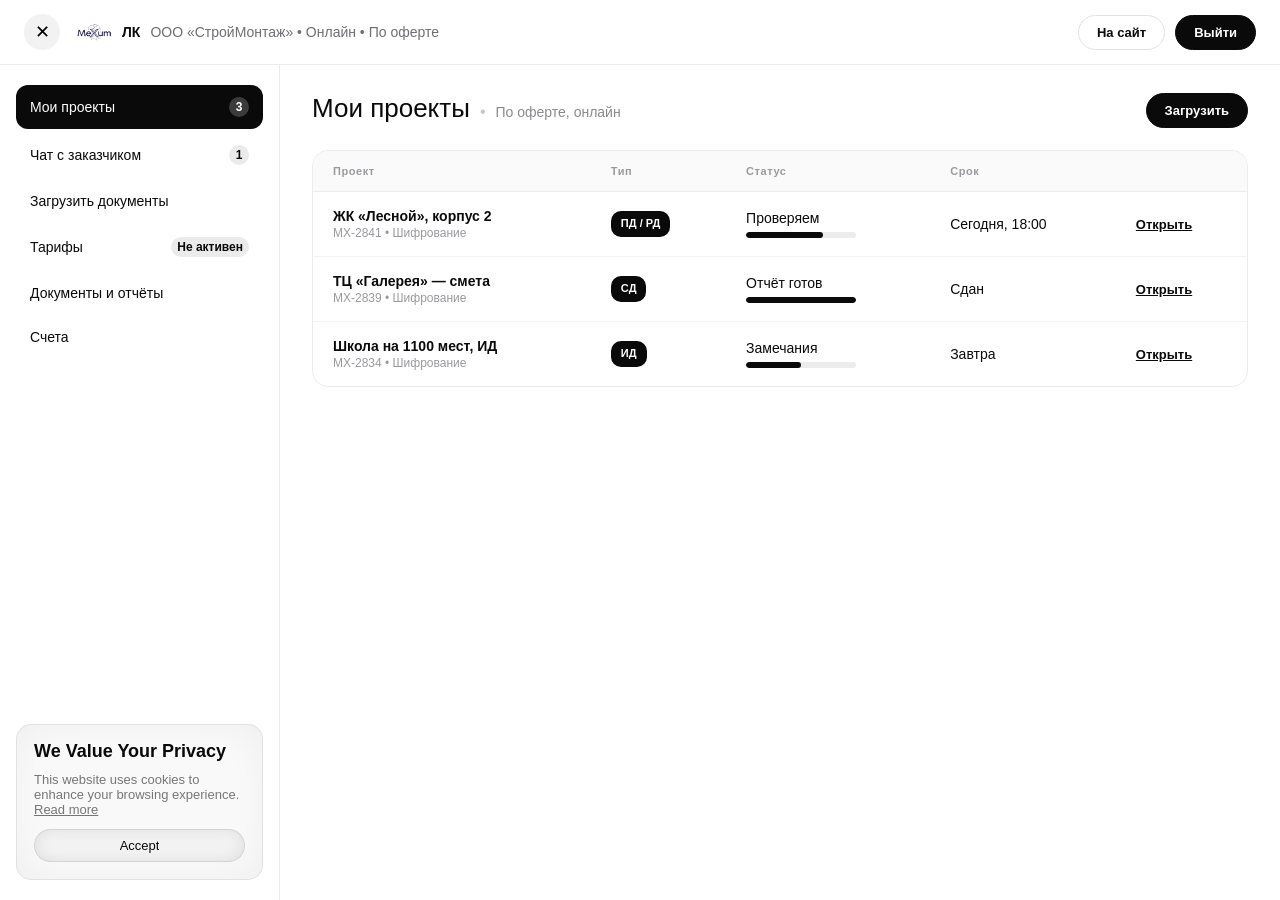
==== cabinet.html @ 04499d58 "Replace cabinet sidebar's confidentiality card with dialedweb's cookie-banner design Copied the exac" ====
<!doctype html>
<html lang="ru">
<head>
<meta charset="utf-8">
<meta name="viewport" content="width=device-width, initial-scale=1">
<title>Личный кабинет — MeXum</title>
<link rel="stylesheet" href="css/pricing.css">
<link rel="stylesheet" href="css/cabinet.css">
</head>
<body>
<div class="cab">

  <div class="cab-modal-overlay" data-tariff-modal hidden>
    <div class="cab-modal" role="dialog" aria-modal="true" aria-labelledby="tariffModalTitle">
      <div class="cab-modal__head">
        <div>
          <h2 id="tariffModalTitle">Выберите тариф, чтобы продолжить</h2>
          <p class="cab-modal__sub">На вашем аккаунте нет активного тарифа. Загрузка документов доступна после выбора тарифа — оплата по оферте.</p>
        </div>
        <button type="button" class="cab-modal__close" data-tariff-modal-close aria-label="Закрыть">✕</button>
      </div>
      <div class="cab-modal__body">

        <p class="pricing-section__eyebrow" style="margin-top:0;">Разовый аудит по разделам</p>
        <div class="pricing-grid cab-modal__grid">
          <div class="pricing-card">
            <div class="pricing-card__tags">
              <span class="pricing-tag pricing-tag--solid">ПД / РД</span>
              <span class="pricing-tag--time">48ч</span>
            </div>
            <h3 class="pricing-card__name">Аудит ПД / РД</h3>
            <ul class="pricing-card__features">
              <li>По разделам или комплект</li>
              <li>Протокол + ведомость</li>
            </ul>
            <div class="pricing-card__price-row">
              <div class="pricing-card__price">
                <span class="pricing-card__price-from">от</span>
                <span class="pricing-card__price-value">35 000</span>
                <span class="pricing-card__price-unit">₽ / раздел</span>
              </div>
            </div>
            <button type="button" class="pricing-card__cta" data-tariff-select data-tariff-name="Аудит ПД / РД">Выбрать</button>
          </div>

          <div class="pricing-card pricing-card--featured">
            <div class="pricing-card__tags">
              <span class="pricing-tag pricing-tag--solid">СД</span>
              <span class="pricing-tag pricing-tag--outline">Чаще выбирают</span>
            </div>
            <h3 class="pricing-card__name">Аудит сметной документации</h3>
            <ul class="pricing-card__features">
              <li>ФЕР / ТЕР / ТСН / ГЭСН</li>
              <li>Протокол завышений</li>
            </ul>
            <div class="pricing-card__price-row">
              <div class="pricing-card__price">
                <span class="pricing-card__price-from">от</span>
                <span class="pricing-card__price-value">25 000</span>
                <span class="pricing-card__price-unit">₽ / проект</span>
              </div>
            </div>
            <button type="button" class="pricing-card__cta" data-tariff-select data-tariff-name="Аудит СД">Выбрать</button>
          </div>

          <div class="pricing-card">
            <div class="pricing-card__tags">
              <span class="pricing-tag pricing-tag--solid">ИД</span>
              <span class="pricing-tag--time">от 24ч</span>
            </div>
            <h3 class="pricing-card__name">Аудит исполнительной документации</h3>
            <ul class="pricing-card__features">
              <li>АОСР / Журналы / Схемы</li>
              <li>Комплект к сдаче</li>
            </ul>
            <div class="pricing-card__price-row">
              <div class="pricing-card__price">
                <span class="pricing-card__price-from">от</span>
                <span class="pricing-card__price-value">30 000</span>
                <span class="pricing-card__price-unit">₽ / комплект</span>
              </div>
            </div>
            <button type="button" class="pricing-card__cta" data-tariff-select data-tariff-name="Аудит ИД">Выбрать</button>
          </div>
        </div>

        <p class="pricing-section__eyebrow pricing-section__title--sub">Абонент • Для потока проектов</p>
        <div class="pricing-grid cab-modal__grid">
          <div class="pricing-card">
            <div class="pricing-card__tags">
              <span class="pricing-tag pricing-tag--solid">5 проектов</span>
            </div>
            <h3 class="pricing-card__name">Тариф «Старт»</h3>
            <ul class="pricing-card__features">
              <li>5 проектов в месяц</li>
              <li>Чат с заказчиком в ЛК</li>
            </ul>
            <div class="pricing-card__price-row">
              <div class="pricing-card__price">
                <span class="pricing-card__price-value">90 000</span>
                <span class="pricing-card__price-unit">₽ / мес</span>
              </div>
            </div>
            <button type="button" class="pricing-card__cta" data-tariff-select data-tariff-name="Тариф «Старт»">Подключить</button>
          </div>

          <div class="pricing-card pricing-card--featured">
            <div class="pricing-card__tags">
              <span class="pricing-tag pricing-tag--solid">15 проектов</span>
              <span class="pricing-tag pricing-tag--outline">Популярный</span>
            </div>
            <h3 class="pricing-card__name">Тариф «Бизнес»</h3>
            <ul class="pricing-card__features">
              <li>15 проектов в месяц</li>
              <li>Сопровождение 24ч, приоритет</li>
            </ul>
            <div class="pricing-card__price-row">
              <div class="pricing-card__price">
                <span class="pricing-card__price-value">220 000</span>
                <span class="pricing-card__price-unit">₽ / мес</span>
              </div>
            </div>
            <button type="button" class="pricing-card__cta" data-tariff-select data-tariff-name="Тариф «Бизнес»">Подключить</button>
          </div>

          <div class="pricing-card">
            <div class="pricing-card__tags">
              <span class="pricing-tag pricing-tag--solid">Безлимит</span>
            </div>
            <h3 class="pricing-card__name">Тариф «Профи»</h3>
            <ul class="pricing-card__features">
              <li>Безлимит проектов</li>
              <li>Выделенный менеджер</li>
            </ul>
            <div class="pricing-card__price-row">
              <div class="pricing-card__price">
                <span class="pricing-card__price-value">450 000</span>
                <span class="pricing-card__price-unit">₽ / мес</span>
              </div>
            </div>
            <button type="button" class="pricing-card__cta" data-tariff-select data-tariff-name="Тариф «Профи»">Подключить</button>
          </div>
        </div>

      </div>
    </div>
  </div>

  <header class="cab-topbar">
    <button type="button" class="cab-topbar__close" aria-label="Закрыть" onclick="location.href='index.html'">✕</button>
    <div class="cab-topbar__brand">
      <img class="cab-topbar__logo" src="images/mexum-logo-navy.png" alt="MeXum">
      <span class="cab-topbar__tag">ЛК</span>
      <span>ООО «СтройМонтаж» • Онлайн • По оферте</span>
    </div>
    <div class="cab-topbar__spacer"></div>
    <div class="cab-topbar__actions">
      <a class="cab-btn" href="index.html">На сайт</a>
      <a class="cab-btn cab-btn--solid" href="index.html">Выйти</a>
    </div>
  </header>

  <div class="cab-body">
    <nav class="cab-sidebar">
      <button type="button" class="cab-nav-item is-active" data-view="projects">
        <span>Мои проекты</span><span class="cab-nav-item__badge" data-badge="projects-count">3</span>
      </button>
      <button type="button" class="cab-nav-item" data-view="chat">
        <span>Чат с заказчиком</span><span class="cab-nav-item__badge" data-badge="chat-unread">3</span>
      </button>
      <button type="button" class="cab-nav-item" data-view="upload">
        <span>Загрузить документы</span>
      </button>
      <button type="button" class="cab-nav-item" data-view="tariffs">
        <span>Тарифы</span><span class="cab-nav-item__badge" data-tariff-nav-badge>Не активен</span>
      </button>
      <button type="button" class="cab-nav-item" data-view="docs">
        <span>Документы и отчёты</span>
      </button>
      <button type="button" class="cab-nav-item" data-view="invoices">
        <span>Счета</span>
      </button>
      <div class="cab-sidebar__spacer"></div>
      <div class="cookies-popup ">
        <h3 class="small-subheadline white">We Value Your Privacy</h3>
        <p class="small-description grey">This website uses cookies to enhance your browsing experience. <span class="cookies-underlined">Read more</span></p>
        <button class="button cookies-button">
          <div class="button-content">
            <span class="small-description">Accept</span>
            <span class="small-description">Accept</span>
          </div>
        </button>
      </div>
    </nav>

    <main class="cab-main">

      <!-- ===== Мои проекты ===== -->
      <section class="cab-view is-active" data-view="projects">
        <div class="cab-view__topline">
          <div class="cab-view__head">
            <h1>Мои проекты</h1>
            <span class="cab-view__head-sep">•</span>
            <span class="cab-view__head-sub">По оферте, онлайн</span>
          </div>
          <button type="button" class="cab-btn cab-btn--solid" data-cab-upload-trigger>Загрузить</button>
        </div>

        <div class="cab-table-card">
          <table class="cab-table">
            <thead>
              <tr><th>Проект</th><th>Тип</th><th>Статус</th><th>Срок</th><th></th></tr>
            </thead>
            <tbody>
              <tr>
                <td><div class="cab-project-name">ЖК «Лесной», корпус 2</div><div class="cab-project-meta">MX-2841 • Шифрование</div></td>
                <td><span class="cab-type-badge">ПД / РД</span></td>
                <td>Проверяем<div class="cab-progress"><div class="cab-progress__fill" style="width:70%"></div></div></td>
                <td>Сегодня, 18:00</td>
                <td><a class="cab-open-link" href="#" data-cab-open>Открыть</a></td>
              </tr>
              <tr>
                <td><div class="cab-project-name">ТЦ «Галерея» — смета</div><div class="cab-project-meta">MX-2839 • Шифрование</div></td>
                <td><span class="cab-type-badge">СД</span></td>
                <td>Отчёт готов<div class="cab-progress"><div class="cab-progress__fill" style="width:100%"></div></div></td>
                <td>Сдан</td>
                <td><a class="cab-open-link" href="#" data-cab-open>Открыть</a></td>
              </tr>
              <tr>
                <td><div class="cab-project-name">Школа на 1100 мест, ИД</div><div class="cab-project-meta">MX-2834 • Шифрование</div></td>
                <td><span class="cab-type-badge">ИД</span></td>
                <td>Замечания<div class="cab-progress"><div class="cab-progress__fill" style="width:50%"></div></div></td>
                <td>Завтра</td>
                <td><a class="cab-open-link" href="#" data-cab-open>Открыть</a></td>
              </tr>
            </tbody>
          </table>
        </div>
      </section>

      <!-- ===== Чат с заказчиком ===== -->
      <section class="cab-view" data-view="chat">
        <div class="cab-view__head" style="margin-bottom:22px;">
          <h1>Чат с заказчиком</h1>
        </div>
        <div class="cab-chat">
          <div class="cab-chat__list">
            <div class="cab-chat__list-head">
              <span>ЧАТЫ ПО ПРОЕКТАМ</span>
              <span class="cab-badge-count" data-badge="chat-total">3 новых</span>
            </div>
            <button type="button" class="cab-chat-item is-active" data-chat="lesnoy">
              <div class="cab-chat-item__title">ЖК «Лесной», корп. 2 <span class="cab-nav-item__badge" data-chat-badge="lesnoy" style="background:#0a0a0a;color:#fff;">3</span></div>
              <div class="cab-chat-item__preview">Нашли 14 замечаний по разделу КЖ…</div>
              <div class="cab-chat-item__meta">Доступ только менеджер</div>
            </button>
            <button type="button" class="cab-chat-item" data-chat="galereya">
              <div class="cab-chat-item__title">ТЦ «Галерея» <span class="cab-nav-item__badge" data-chat-badge="galereya" style="background:#0a0a0a;color:#fff;">0</span></div>
              <div class="cab-chat-item__preview">Смета проверена, протокол во вложении</div>
              <div class="cab-chat-item__meta">Доступ только менеджер</div>
            </button>
            <button type="button" class="cab-chat-item" data-chat="school">
              <div class="cab-chat-item__title">Школа 1100 мест <span class="cab-nav-item__badge" data-chat-badge="school" style="background:#0a0a0a;color:#fff;">1</span></div>
              <div class="cab-chat-item__preview">Ждём акты АОСР по осям 5–7</div>
              <div class="cab-chat-item__meta">Доступ только менеджер</div>
            </button>
          </div>
          <div class="cab-chat__thread">
            <div class="cab-chat__thread-head">
              <h3 data-chat-title>Чат по проекту «ЖК Лесной», корп. 2</h3>
              <span data-chat-meta>Шифрование • Удаление по запросу • По оферте</span>
            </div>
            <div class="cab-chat__messages" data-chat-messages>
              <div class="cab-msg cab-msg--system">
                <div class="cab-msg__label">СИСТЕМА</div>
                Документы по проекту «ЖК Лесной» получены. Менеджер назначен автоматически.
              </div>
              <div class="cab-msg cab-msg--in">
                <div class="cab-msg__label">МЕНЕДЖЕР ПРОЕКТА</div>
                <div class="cab-msg__bubble">Добрый день! Я — ведущий менеджер проекта. Проверили разделы АР, КЖ, ОВ. Нашли 14 замечаний, критичных для экспертизы.</div>
                <div class="cab-msg__time">11:42</div>
              </div>
              <div class="cab-msg cab-msg--in">
                <div class="cab-msg__label">МЕНЕДЖЕР ПРОЕКТА</div>
                <div class="cab-msg__bubble">
                  Протокол замечаний + ведомость исправлений приложил. Отчёт подпишем после согласования.
                  <div class="cab-msg__file">
                    <span class="cab-msg__file-icon">PDF</span>
                    <span>Протокол_ЖК-Лесной_14зам.pdf • 2.4 МБ</span>
                  </div>
                </div>
                <div class="cab-msg__time">11:43</div>
              </div>
              <div class="cab-msg cab-msg--out">
                <div class="cab-msg__bubble">Спасибо, смотрим. По разделу КЖ — узлы перепроверите?</div>
                <div class="cab-msg__time">11:47</div>
              </div>
            </div>
            <div class="cab-chat__composer">
              <input type="file" id="chatAttachInput" style="display:none">
              <button type="button" class="cab-chat__composer-icon" aria-label="Загрузить документ в чат" data-chat-attach-trigger>📎</button>
              <input type="text" placeholder="Напишите менеджеру…">
              <button type="button" class="cab-chat__composer-icon" aria-label="Отправить">➤</button>
            </div>
            <div class="cab-chat__footnote">Чат только внутри ЛК. Никаких чатов на основном сайте — только в личном кабинете.</div>
          </div>
        </div>
      </section>

      <!-- ===== Загрузить документы ===== -->
      <section class="cab-view" data-view="upload">
        <div class="cab-view__head" style="margin-bottom:6px;">
          <h1>Загрузить документы</h1>
        </div>
        <p class="cab-view__desc">Все загрузки под шифрованием. Доступ только у менеджера проекта. Автоудаление 90 дней. Чат только в личном кабинете.</p>
        <div class="cab-upload">
          <div class="cab-upload__circle">
            <svg width="26" height="26" viewBox="0 0 24 24" fill="none" stroke="#ffffff" stroke-width="2" stroke-linecap="round" stroke-linejoin="round"><path d="M12 19V5"></path><path d="M5 12l7-7 7 7"></path></svg>
          </div>
          <h2>загрузите файлы здесь</h2>
          <p>Принимаем: PDF, DWG, DXF, DWT, DWF, PLN, PLA, RVT, RFA, RTE, IFC, NWC, SKP, 3DM, DOCX, XLSX, ZIP — а также BIM, GSM, LCF</p>
          <input type="file" id="cabUploadInput" multiple style="display:none">
          <button type="button" class="cab-btn cab-btn--solid" data-cab-upload-trigger>Выбрать файлы</button>
          <div data-cab-upload-status style="font-size:13px;color:#6e6e73;"></div>
        </div>
      </section>

      <!-- ===== Тарифы ===== -->
      <section class="cab-view" data-view="tariffs">
        <div class="cab-view__head" style="margin-bottom:22px;">
          <h1>Тарифы</h1>
        </div>

        <div class="cab-tariff-status">
          <div>
            <p class="cab-tariff-status__label" data-tariff-status-label>Тариф не подключён</p>
            <p class="cab-tariff-status__desc" data-tariff-status-desc>Выберите тариф ниже — он понадобится перед загрузкой документов.</p>
            <div class="cab-quota" data-tariff-quota hidden>
              <div class="cab-quota__row" data-tariff-quota-text>Использовано 0 из 0 проектов</div>
              <div class="cab-quota-bar"><div class="cab-quota-bar__fill" data-tariff-quota-fill style="width:0%"></div></div>
            </div>
          </div>
          <span class="cab-tariff-status__badge" data-tariff-status-badge>Не активен</span>
        </div>

        <p class="pricing-section__eyebrow" style="margin-top:32px;">Разовый аудит по разделам</p>
        <div class="pricing-grid">
          <div class="pricing-card">
            <div class="pricing-card__tags">
              <span class="pricing-tag pricing-tag--solid">ПД / РД</span>
              <span class="pricing-tag--time">48ч</span>
            </div>
            <h3 class="pricing-card__name">Аудит проектно-сметной документации</h3>
            <ul class="pricing-card__features">
              <li>АР, КР, КЖ, КМ, ОВ, ЭОМ, СС, ТХ, ПОС</li>
              <li>Сверка разделов, узлы, нагрузки</li>
              <li>СП, ГОСТ, 87-е постановление</li>
              <li>Протокол + ведомость + отчёт</li>
            </ul>
            <div class="pricing-card__price-row">
              <div class="pricing-card__price">
                <span class="pricing-card__price-from">от</span>
                <span class="pricing-card__price-value">35 000</span>
                <span class="pricing-card__price-unit">₽ / раздел</span>
              </div>
              <p class="pricing-card__price-note">от 120 000 ₽ / комплект • Протокол + ведомость</p>
            </div>
            <button type="button" class="pricing-card__cta" data-tariff-select data-tariff-name="Аудит ПД / РД">Выбрать</button>
          </div>

          <div class="pricing-card pricing-card--featured">
            <div class="pricing-card__tags">
              <span class="pricing-tag pricing-tag--solid">СД</span>
              <span class="pricing-tag pricing-tag--outline">Чаще выбирают</span>
            </div>
            <h3 class="pricing-card__name">Аудит сметной документации</h3>
            <ul class="pricing-card__features">
              <li>ФЕР / ТЕР / ТСН / ГЭСН • Гранд-Смета</li>
              <li>Конъюнктурка, прайсы, КП</li>
              <li>Завышения, дубли, объёмы</li>
              <li>Протокол завышений в Excel</li>
            </ul>
            <div class="pricing-card__price-row">
              <div class="pricing-card__price">
                <span class="pricing-card__price-from">от</span>
                <span class="pricing-card__price-value">25 000</span>
                <span class="pricing-card__price-unit">₽ / проект</span>
              </div>
              <p class="pricing-card__price-note">до 0.8% от сметы • Excel</p>
            </div>
            <button type="button" class="pricing-card__cta" data-tariff-select data-tariff-name="Аудит СД">Выбрать</button>
          </div>

          <div class="pricing-card">
            <div class="pricing-card__tags">
              <span class="pricing-tag pricing-tag--solid">ИД</span>
              <span class="pricing-tag--time">от 24ч</span>
            </div>
            <h3 class="pricing-card__name">Аудит исполнительной документации</h3>
            <ul class="pricing-card__features">
              <li>АОСР / АОВР / АОУК</li>
              <li>Журналы ОЖ, АЖ, БЖ</li>
              <li>Исп. схемы, геодезия</li>
              <li>Комплект к сдаче без замечаний</li>
            </ul>
            <div class="pricing-card__price-row">
              <div class="pricing-card__price">
                <span class="pricing-card__price-from">от</span>
                <span class="pricing-card__price-value">30 000</span>
                <span class="pricing-card__price-unit">₽ / комплект</span>
              </div>
              <p class="pricing-card__price-note">800 ₽ / акт • Комплект к сдаче</p>
            </div>
            <button type="button" class="pricing-card__cta" data-tariff-select data-tariff-name="Аудит ИД">Выбрать</button>
          </div>
        </div>

        <p class="pricing-section__eyebrow pricing-section__title--sub">Абонент • Для потока проектов</p>
        <div class="pricing-grid">
          <div class="pricing-card">
            <div class="pricing-card__tags">
              <span class="pricing-tag pricing-tag--solid">5 проектов</span>
            </div>
            <h3 class="pricing-card__name">Тариф «Старт»</h3>
            <ul class="pricing-card__features">
              <li>5 проектов в месяц</li>
              <li>Разбор замечаний в ЛК</li>
              <li>Чат с заказчиком в ЛК</li>
              <li>Отчёт аудита</li>
            </ul>
            <div class="pricing-card__price-row">
              <div class="pricing-card__price">
                <span class="pricing-card__price-value">90 000</span>
                <span class="pricing-card__price-unit">₽ / мес</span>
              </div>
              <p class="pricing-card__price-note">Фиксированная цена • По оферте</p>
            </div>
            <button type="button" class="pricing-card__cta" data-tariff-select data-tariff-name="Тариф «Старт»">Подключить</button>
          </div>

          <div class="pricing-card pricing-card--featured">
            <div class="pricing-card__tags">
              <span class="pricing-tag pricing-tag--solid">15 проектов</span>
              <span class="pricing-tag pricing-tag--outline">Популярный</span>
            </div>
            <h3 class="pricing-card__name">Тариф «Бизнес»</h3>
            <ul class="pricing-card__features">
              <li>15 проектов в месяц</li>
              <li>Сопровождение в ЛК 24ч</li>
              <li>Приоритет в очереди</li>
            </ul>
            <div class="pricing-card__price-row">
              <div class="pricing-card__price">
                <span class="pricing-card__price-value">220 000</span>
                <span class="pricing-card__price-unit">₽ / мес</span>
              </div>
              <p class="pricing-card__price-note">Фиксированная цена • По оферте</p>
            </div>
            <button type="button" class="pricing-card__cta" data-tariff-select data-tariff-name="Тариф «Бизнес»">Подключить</button>
          </div>

          <div class="pricing-card">
            <div class="pricing-card__tags">
              <span class="pricing-tag pricing-tag--solid">Безлимит</span>
            </div>
            <h3 class="pricing-card__name">Тариф «Профи»</h3>
            <ul class="pricing-card__features">
              <li>Безлимит проектов</li>
              <li>Приоритет в очереди</li>
              <li>Выделенный менеджер</li>
            </ul>
            <div class="pricing-card__price-row">
              <div class="pricing-card__price">
                <span class="pricing-card__price-value">450 000</span>
                <span class="pricing-card__price-unit">₽ / мес</span>
              </div>
              <p class="pricing-card__price-note">Фиксированная цена • По оферте</p>
            </div>
            <button type="button" class="pricing-card__cta" data-tariff-select data-tariff-name="Тариф «Профи»">Подключить</button>
          </div>
        </div>
      </section>

      <!-- ===== Документы и отчёты ===== -->
      <section class="cab-view" data-view="docs">
        <div class="cab-view__head" style="margin-bottom:22px;">
          <h1>Документы и отчёты</h1>
        </div>
        <div class="cab-simple-list">
          <div class="cab-simple-row">
            <div><div class="cab-project-name">Протокол замечаний — ЖК «Лесной», корп. 2</div><div class="cab-simple-row__meta">PDF • 2.4 МБ • 11:43</div></div>
            <a class="cab-open-link" href="#">Скачать</a>
          </div>
          <div class="cab-simple-row">
            <div><div class="cab-project-name">Отчёт по смете — ТЦ «Галерея»</div><div class="cab-simple-row__meta">PDF • 1.1 МБ • Сдан</div></div>
            <a class="cab-open-link" href="#">Скачать</a>
          </div>
          <div class="cab-simple-row">
            <div><div class="cab-project-name">Ведомость исправлений — Школа 1100 мест</div><div class="cab-simple-row__meta">XLSX • 640 КБ • Завтра</div></div>
            <a class="cab-open-link" href="#">Скачать</a>
          </div>
        </div>
      </section>

      <!-- ===== Счета ===== -->
      <section class="cab-view" data-view="invoices">
        <div class="cab-view__head" style="margin-bottom:22px;">
          <h1>Счета</h1>
        </div>
        <div class="cab-simple-list">
          <div class="cab-simple-row">
            <div><div class="cab-project-name">Счёт № 2841 — ЖК «Лесной», корп. 2</div><div class="cab-simple-row__meta">10 000 ₽ • Ожидает оплаты</div></div>
            <a class="cab-open-link" href="#">Оплатить</a>
          </div>
          <div class="cab-simple-row">
            <div><div class="cab-project-name">Счёт № 2839 — ТЦ «Галерея»</div><div class="cab-simple-row__meta">10 000 ₽ • Оплачен</div></div>
            <a class="cab-open-link" href="#">Квитанция</a>
          </div>
        </div>
      </section>

    </main>
  </div>
</div>
<script src="js/cabinet.js"></script>
</body>
</html>
---- css/pricing.css ----
/* ===== Тарифы — своя вёрстка/стиль сайта, не референсной картинки ===== */
.pricing-section {
  padding: 64px 20px;
  max-width: 1143px;
  margin: 0 auto;
}
.pricing-section__eyebrow {
  font-size: 12px;
  font-weight: 700;
  letter-spacing: 0.08em;
  color: #8a8a8e;
  text-transform: uppercase;
  margin: 0 0 10px;
}
.pricing-section__title {
  font-size: clamp(28px, 4vw, 40px);
  font-weight: 500;
  margin: 0 0 40px;
}
.pricing-section__title--sub {
  margin-top: 56px;
}
.pricing-grid {
  display: grid;
  grid-template-columns: repeat(auto-fit, minmax(300px, 1fr));
  gap: 20px;
}
.pricing-card {
  border: 1px solid #ececec;
  border-radius: 20px;
  padding: 28px;
  display: flex;
  flex-direction: column;
  gap: 16px;
  background: #fff;
}
.pricing-card--featured {
  border: 2px solid #0a0a0a;
}
.pricing-card__tags {
  display: flex;
  flex-wrap: wrap;
  gap: 8px;
  align-items: center;
}
.pricing-tag {
  display: inline-flex;
  align-items: center;
  padding: 6px 12px;
  border-radius: 999px;
  font-size: 11px;
  font-weight: 700;
  letter-spacing: 0.03em;
  white-space: nowrap;
}
.pricing-tag--solid { background: #0a0a0a; color: #fff; }
.pricing-tag--outline { border: 1px solid #e2e2e2; color: #6e6e73; }
.pricing-tag--time {
  display: inline-flex;
  align-items: center;
  gap: 6px;
  color: #6e6e73;
}
.pricing-tag--time::before {
  content: "";
  width: 7px;
  height: 7px;
  border-radius: 50%;
  background: #34c759;
  flex-shrink: 0;
}
.pricing-card__name {
  font-size: 20px;
  font-weight: 600;
  margin: 0;
}
.pricing-card__features {
  display: flex;
  flex-wrap: wrap;
  gap: 8px;
  margin: 0;
  padding: 0;
  list-style: none;
}
.pricing-card__features li {
  font-size: 12px;
  color: #6e6e73;
  border: 1px solid #ececec;
  border-radius: 999px;
  padding: 6px 12px;
}
.pricing-card__price-row {
  border-top: 1px solid #f2f2f2;
  padding-top: 16px;
  margin-top: auto;
}
.pricing-card__price {
  display: flex;
  align-items: baseline;
  gap: 8px;
  flex-wrap: wrap;
}
.pricing-card__price-from {
  font-size: 16px;
  color: #8a8a8e;
}
.pricing-card__price-value {
  font-size: 32px;
  font-weight: 700;
}
.pricing-card__price-unit {
  font-size: 14px;
  color: #8a8a8e;
}
.pricing-card__price-note {
  font-size: 13px;
  color: #8a8a8e;
  margin: 6px 0 0;
}
.pricing-card__cta {
  display: inline-flex;
  align-items: center;
  justify-content: center;
  padding: 14px 24px;
  margin-top: 16px;
  border-radius: 999px;
  border: none;
  background: #0a0a0a;
  color: #fff;
  font-size: 14px;
  font-weight: 600;
  cursor: pointer;
  text-decoration: none;
}
.pricing-card__cta:hover { background: #262626; }
---- css/cabinet.css ----
/* ===== Личный кабинет — в стилистике лендинга (белый фон, чёрные пилюли,
   тонкие серые границы, тот же шрифт и приёмы, что на основном сайте). ===== */
* { box-sizing: border-box; }
html, body {
  margin: 0;
  padding: 0;
  background: #ffffff;
  color: #0a0a0a;
  font-family: sans-serif;
  height: 100%;
}
.cab {
  display: flex;
  flex-direction: column;
  height: 100vh;
}

/* ---- Top bar ---- */
.cab-topbar {
  display: flex;
  align-items: center;
  gap: 16px;
  padding: 14px 24px;
  border-bottom: 1px solid #ececec;
  flex: 0 0 auto;
}
.cab-topbar__close {
  width: 36px;
  height: 36px;
  border-radius: 50%;
  border: none;
  background: #f2f2f2;
  font-size: 18px;
  cursor: pointer;
  flex-shrink: 0;
}
.cab-topbar__brand {
  display: flex;
  align-items: center;
  gap: 10px;
  font-size: 14px;
  color: #6e6e73;
  white-space: nowrap;
  overflow: hidden;
  text-overflow: ellipsis;
}
.cab-topbar__logo {
  height: 18px;
  width: auto;
  flex-shrink: 0;
}
.cab-topbar__tag {
  font-weight: 600;
  color: #0a0a0a;
}
.cab-topbar__spacer { flex: 1; }
.cab-topbar__actions {
  display: flex;
  align-items: center;
  gap: 10px;
  flex-shrink: 0;
}
.cab-btn {
  display: inline-flex;
  align-items: center;
  justify-content: center;
  padding: 9px 18px;
  border-radius: 999px;
  border: 1px solid #e2e2e2;
  background: #fff;
  color: #0a0a0a;
  font-size: 13px;
  font-weight: 600;
  text-decoration: none;
  cursor: pointer;
  white-space: nowrap;
}
.cab-btn:hover { background: #f5f5f5; }
.cab-btn--solid {
  background: #0a0a0a;
  border-color: #0a0a0a;
  color: #fff;
}
.cab-btn--solid:hover { background: #262626; }
.cab-topbar__icon {
  width: 36px;
  height: 36px;
  border-radius: 50%;
  border: 1px solid #e2e2e2;
  background: #fff;
  display: inline-flex;
  align-items: center;
  justify-content: center;
  cursor: pointer;
  flex-shrink: 0;
}

/* ---- Body layout ---- */
.cab-body {
  display: flex;
  flex: 1 1 auto;
  min-height: 0;
}
.cab-sidebar {
  width: 280px;
  flex: 0 0 auto;
  border-right: 1px solid #ececec;
  padding: 20px 16px;
  display: flex;
  flex-direction: column;
  gap: 4px;
  overflow-y: auto;
}
.cab-nav-item {
  display: flex;
  align-items: center;
  justify-content: space-between;
  gap: 8px;
  padding: 12px 14px;
  border-radius: 12px;
  border: none;
  background: transparent;
  color: #0a0a0a;
  font-size: 14px;
  font-weight: 500;
  text-align: left;
  cursor: pointer;
  width: 100%;
}
.cab-nav-item:hover { background: #f5f5f5; }
.cab-nav-item.is-active {
  background: #0a0a0a;
  color: #fff;
}
.cab-nav-item__badge {
  display: inline-flex;
  align-items: center;
  justify-content: center;
  min-width: 20px;
  height: 20px;
  padding: 0 6px;
  border-radius: 999px;
  background: rgba(0,0,0,0.08);
  color: #0a0a0a;
  font-size: 12px;
  font-weight: 700;
}
.cab-nav-item.is-active .cab-nav-item__badge {
  background: rgba(255,255,255,0.2);
  color: #fff;
}
.cab-sidebar__spacer { flex: 1; }
.cab-nav-item__badge[hidden],
.cab-badge-count[hidden] { display: none !important; }

.cab-privacy {
  margin-top: 24px;
  padding: 16px;
  border-radius: 16px;
  background: #0a0a0a;
  color: #fff;
}
.cab-privacy__title {
  font-size: 11px;
  font-weight: 700;
  letter-spacing: 0.06em;
  color: #9aa0a6;
  margin: 0 0 10px;
}
.cab-privacy__text {
  font-size: 13px;
  line-height: 1.55;
  color: rgba(255,255,255,0.85);
  margin: 0 0 14px;
}
.cab-privacy__pill {
  display: inline-flex;
  padding: 6px 14px;
  border-radius: 999px;
  border: 1px solid rgba(255,255,255,0.3);
  color: #fff;
  font-size: 11px;
  font-weight: 700;
  letter-spacing: 0.04em;
}

.cab-main {
  flex: 1 1 auto;
  padding: 28px 32px;
  overflow-y: auto;
  min-width: 0;
}
.cab-view { display: none; }
.cab-view.is-active { display: block; }

.cab-view__head {
  display: flex;
  align-items: baseline;
  gap: 10px;
  margin-bottom: 4px;
}
.cab-view__head h1 {
  font-size: 26px;
  font-weight: 500;
  margin: 0;
}
.cab-view__head-sep { color: #c7c7cc; }
.cab-view__head-sub { color: #8a8a8e; font-size: 14px; }
.cab-view__topline {
  display: flex;
  align-items: center;
  justify-content: space-between;
  flex-wrap: wrap;
  gap: 12px;
  margin-bottom: 22px;
}
.cab-view__desc {
  color: #6e6e73;
  font-size: 14px;
  line-height: 1.6;
  max-width: 640px;
  margin: 6px 0 24px;
}

/* ---- Projects table ---- */
.cab-table-card {
  border: 1px solid #ececec;
  border-radius: 16px;
  overflow: hidden;
}
.cab-table {
  width: 100%;
  border-collapse: collapse;
}
.cab-table thead th {
  text-align: left;
  font-size: 11px;
  font-weight: 700;
  letter-spacing: 0.05em;
  color: #9a9a9e;
  padding: 14px 20px;
  background: #fafafa;
  border-bottom: 1px solid #ececec;
}
.cab-table tbody td {
  padding: 16px 20px;
  border-bottom: 1px solid #f2f2f2;
  vertical-align: middle;
  font-size: 14px;
}
.cab-table tbody tr:last-child td { border-bottom: none; }
.cab-project-name { font-weight: 600; }
.cab-project-meta { color: #9a9a9e; font-size: 12px; margin-top: 2px; }
.cab-type-badge {
  display: inline-flex;
  align-items: center;
  justify-content: center;
  padding: 6px 10px;
  border-radius: 10px;
  background: #0a0a0a;
  color: #fff;
  font-size: 11px;
  font-weight: 700;
  text-align: center;
  line-height: 1.2;
}
.cab-progress {
  width: 110px;
  height: 6px;
  border-radius: 999px;
  background: #ececec;
  overflow: hidden;
  margin-top: 6px;
}
.cab-progress__fill {
  height: 100%;
  background: #0a0a0a;
  border-radius: 999px;
}
.cab-open-link {
  color: #0a0a0a;
  font-weight: 600;
  font-size: 13px;
  text-decoration: underline;
}

/* ---- Chat ---- */
.cab-chat {
  display: flex;
  border: 1px solid #ececec;
  border-radius: 16px;
  overflow: hidden;
  height: calc(100vh - 220px);
  min-height: 420px;
}
.cab-chat__list {
  width: 300px;
  flex: 0 0 auto;
  border-right: 1px solid #ececec;
  overflow-y: auto;
}
.cab-chat__list-head {
  display: flex;
  align-items: center;
  justify-content: space-between;
  padding: 16px 18px;
  border-bottom: 1px solid #ececec;
  font-size: 12px;
  font-weight: 700;
  letter-spacing: 0.04em;
  color: #6e6e73;
}
.cab-chat__list-head .cab-badge-count {
  background: #0a0a0a;
  color: #fff;
  border-radius: 999px;
  font-size: 11px;
  font-weight: 700;
  padding: 3px 9px;
}
.cab-chat-item {
  display: block;
  width: 100%;
  text-align: left;
  border: none;
  background: transparent;
  padding: 14px 18px;
  border-bottom: 1px solid #f4f4f4;
  cursor: pointer;
}
.cab-chat-item:hover, .cab-chat-item.is-active { background: #f7f7f7; }
.cab-chat-item__title {
  display: flex;
  align-items: center;
  gap: 8px;
  font-weight: 600;
  font-size: 14px;
  margin-bottom: 4px;
}
.cab-chat-item__preview { font-size: 13px; color: #6e6e73; margin-bottom: 4px; line-height: 1.4; }
.cab-chat-item__meta { font-size: 11px; color: #b0b0b5; }

.cab-chat__thread {
  flex: 1 1 auto;
  display: flex;
  flex-direction: column;
  min-width: 0;
}
.cab-chat__thread-head {
  padding: 16px 22px;
  border-bottom: 1px solid #ececec;
}
.cab-chat__thread-head h3 { margin: 0 0 4px; font-size: 15px; font-weight: 600; }
.cab-chat__thread-head span { font-size: 12px; color: #9a9a9e; }
.cab-chat__messages {
  flex: 1 1 auto;
  overflow-y: auto;
  padding: 20px 22px;
  display: flex;
  flex-direction: column;
  gap: 16px;
}
.cab-msg { max-width: 78%; }
.cab-msg--system {
  align-self: flex-start;
  background: #fff8e6;
  border: 1px solid #f3e3ad;
  border-radius: 12px;
  padding: 12px 14px;
  font-size: 13px;
}
.cab-msg--system .cab-msg__label { color: #a07a1f; font-size: 11px; font-weight: 700; letter-spacing: 0.04em; margin-bottom: 4px; }
.cab-msg--in {
  align-self: flex-start;
}
.cab-msg--in .cab-msg__label { color: #9a9a9e; font-size: 11px; font-weight: 700; letter-spacing: 0.04em; margin-bottom: 4px; }
.cab-msg--in .cab-msg__bubble {
  background: #f2f2f2;
  border-radius: 14px 14px 14px 4px;
  padding: 12px 14px;
  font-size: 14px;
  line-height: 1.5;
}
.cab-msg--out { align-self: flex-end; }
.cab-msg--out .cab-msg__bubble {
  background: #0a0a0a;
  color: #fff;
  border-radius: 14px 14px 4px 14px;
  padding: 12px 14px;
  font-size: 14px;
  line-height: 1.5;
}
.cab-msg__time { font-size: 11px; color: #b0b0b5; margin-top: 4px; }
.cab-msg__file {
  display: flex;
  align-items: center;
  gap: 10px;
  margin-top: 8px;
  padding: 10px 12px;
  background: #fff;
  border: 1px solid #ececec;
  border-radius: 10px;
  font-size: 13px;
}
.cab-msg__file-icon {
  width: 28px;
  height: 28px;
  border-radius: 6px;
  background: #d0453c;
  color: #fff;
  font-size: 10px;
  font-weight: 700;
  display: inline-flex;
  align-items: center;
  justify-content: center;
  flex-shrink: 0;
}
.cab-chat__composer {
  display: flex;
  align-items: center;
  gap: 10px;
  padding: 14px 18px;
  border-top: 1px solid #ececec;
}
.cab-chat__composer input {
  flex: 1 1 auto;
  border: 1px solid #e2e2e2;
  border-radius: 999px;
  padding: 10px 16px;
  font-size: 14px;
  font-family: inherit;
}
.cab-chat__composer input:focus { outline: none; border-color: #0a0a0a; }
.cab-chat__composer-icon {
  width: 36px;
  height: 36px;
  border-radius: 50%;
  border: 1px solid #e2e2e2;
  background: #fff;
  display: inline-flex;
  align-items: center;
  justify-content: center;
  cursor: pointer;
  flex-shrink: 0;
}
.cab-chat__footnote {
  text-align: center;
  font-size: 12px;
  color: #b0b0b5;
  margin-top: 10px;
}

/* ---- Upload view (reuses landing-page upload look) ---- */
.cab-upload {
  border: 1px dashed #d8d8dc;
  border-radius: 24px;
  padding: 48px 24px;
  display: flex;
  flex-direction: column;
  align-items: center;
  text-align: center;
  gap: 14px;
  background: #fafafa;
}
.cab-upload__circle {
  width: 72px;
  height: 72px;
  border-radius: 50%;
  background: #0a0a0a;
  color: #fff;
  display: flex;
  align-items: center;
  justify-content: center;
}
.cab-upload h2 { font-size: 20px; font-weight: 500; margin: 0; }
.cab-upload p { color: #8a8a8e; font-size: 14px; max-width: 480px; margin: 0; line-height: 1.5; }

/* ---- Simple placeholder list (Документы и отчёты / Счета) ---- */
.cab-simple-list {
  border: 1px solid #ececec;
  border-radius: 16px;
}
.cab-simple-row {
  display: flex;
  align-items: center;
  justify-content: space-between;
  padding: 16px 20px;
  border-bottom: 1px solid #f2f2f2;
  font-size: 14px;
}
.cab-simple-row:last-child { border-bottom: none; }
.cab-simple-row__meta { color: #9a9a9e; font-size: 12px; margin-top: 2px; }

@media (max-width: 900px) {
  .cab-sidebar { display: none; }
  .cab-chat { flex-direction: column; height: auto; }
  .cab-chat__list { width: 100%; border-right: none; border-bottom: 1px solid #ececec; }
}

/* ===== Модалка обязательного выбора тарифа ===== */
.cab-modal-overlay {
  position: fixed;
  inset: 0;
  background: rgba(10, 10, 10, 0.5);
  display: flex;
  align-items: center;
  justify-content: center;
  padding: 24px;
  z-index: 100;
}
.cab-modal-overlay[hidden] { display: none !important; }
.cab-modal {
  background: #fff;
  border-radius: 24px;
  max-width: 920px;
  width: 100%;
  max-height: 88vh;
  overflow-y: auto;
  padding: 32px;
}
.cab-modal__head {
  display: flex;
  align-items: flex-start;
  justify-content: space-between;
  gap: 16px;
  margin-bottom: 8px;
}
.cab-modal__head h2 { font-size: 22px; margin: 0 0 6px; }
.cab-modal__sub { font-size: 13px; color: #6e6e73; margin: 0; max-width: 560px; }
.cab-modal__close {
  border: 1px solid #ececec;
  background: #fff;
  border-radius: 50%;
  width: 32px;
  height: 32px;
  flex-shrink: 0;
  cursor: pointer;
  font-size: 14px;
  color: #6e6e73;
}
.cab-modal__close:hover { background: #f5f5f5; }
.cab-modal__body .pricing-section__eyebrow { margin-top: 24px; }
.cab-modal__grid.pricing-grid { grid-template-columns: repeat(auto-fit, minmax(240px, 1fr)); }
.cab-modal__grid .pricing-card { padding: 20px; }

/* ===== Вкладка «Тарифы» — статус текущего тарифа ===== */
.cab-tariff-status {
  display: flex;
  align-items: center;
  justify-content: space-between;
  gap: 16px;
  border: 1px solid #ececec;
  border-radius: 16px;
  padding: 20px 24px;
  background: #fafafa;
}
.cab-tariff-status__label { font-size: 16px; font-weight: 600; margin: 0 0 4px; }
.cab-tariff-status__desc { font-size: 13px; color: #6e6e73; margin: 0; }
.cab-quota { margin-top: 12px; max-width: 320px; }
.cab-quota__row { font-size: 12px; color: #6e6e73; margin-bottom: 6px; }
.cab-quota-bar {
  width: 100%;
  height: 6px;
  border-radius: 999px;
  background: #ececec;
  overflow: hidden;
}
.cab-quota-bar__fill { height: 100%; background: #0a0a0a; border-radius: 999px; }
.cab-quota-bar__fill--full { background: #ff3b30; }
.cab-tariff-status__badge {
  display: inline-flex;
  align-items: center;
  padding: 7px 14px;
  border-radius: 999px;
  font-size: 12px;
  font-weight: 700;
  background: #ececec;
  color: #6e6e73;
  white-space: nowrap;
  flex-shrink: 0;
}
.cab-tariff-status__badge--active { background: #0a0a0a; color: #fff; }
.cab-tariff-status__badge--active::before {
  content: "";
  display: inline-block;
  width: 7px;
  height: 7px;
  border-radius: 50%;
  background: #34c759;
  margin-right: 7px;
}
.cab-nav-item__badge--active { background: rgba(52, 199, 89, 0.16); color: #1e8e3e; }
.cab-nav-item.is-active .cab-nav-item__badge--active { background: rgba(52, 199, 89, 0.28); color: #fff; }

/* ===== Баннер с dialedweb.com — вставлен как есть (классы/эффекты 1:1),
   только position/width адаптированы под встраивание в сайдбар вместо
   плавающего оверлея на весь экран. ===== */
.cookies-popup {
  position: static;
  width: 100%;
  height: fit-content;
  background-color: rgba(0, 0, 0, 0.024);
  box-shadow: rgba(0, 0, 0, 0.075) 0px 0px 0px 1px inset, rgba(0, 0, 0, 0.05) 0px 0px 45px inset;
  backdrop-filter: blur(10px);
  -webkit-backdrop-filter: blur(10px);
  z-index: 100;
  display: flex;
  flex-direction: column;
  padding: 18px;
  gap: 12px;
  transition: opacity 0.5s;
  border-radius: 15px;
}
.fade-out-cookies { opacity: 0; pointer-events: none; }
.cookies-underlined { text-decoration: underline; cursor: pointer; }
/* Инверсия под светлый фон (у dialedweb — белый текст на тёмном): те же
   классы/структура/эффекты, только rgb(255,255,255,..) -> rgb(0,0,0,..). */
.white { color: rgb(10, 10, 10); }
.grey { color: rgba(10, 10, 10, 0.55); }
.small-subheadline {
  font-family: "SF Pro Display", -apple-system, sans-serif;
  font-weight: 600;
  font-size: 18px;
  line-height: 100%;
  margin: 0;
}
.small-description {
  font-family: "SF Pro Text", -apple-system, sans-serif;
  font-weight: 400;
  font-size: 13px;
  margin: 0;
}
.button, .button-circle { display: flex; align-items: center; justify-content: center; position: relative; }
.button {
  width: fit-content;
  height: fit-content;
  padding: 8px 8px 8px 16px;
  border-radius: 999px;
  cursor: pointer;
  z-index: 2;
  gap: 16px;
  border: 1px solid rgba(0, 0, 0, 0.12);
  background-color: rgba(0, 0, 0, 0.03);
  color: rgb(10, 10, 10);
  box-shadow: rgba(0, 0, 0, 0.08) 0px 0px 16px inset;
}
.button-content {
  transition: 0.5s;
  cursor: pointer;
  height: fit-content;
  overflow: hidden;
  position: relative;
  width: fit-content;
  text-decoration: none;
  user-select: none;
}
.button span { display: block; transition: transform 0.75s cubic-bezier(0.19, 1, 0.22, 1); }
.button span:nth-child(2) { position: absolute; }
.button:hover span:first-child,
.button:hover span:nth-child(2) { transform: translateY(-100%); }
.cookies-button { width: 100%; padding: 8px 16px; }

/* Выбранная карточка тарифа (общая для вкладки и модалки) */
.pricing-card--active { border-color: #34c759; }
.pricing-card__cta:disabled {
  background: #ececec;
  color: #9a9a9e;
  cursor: default;
}
.pricing-card__cta:disabled:hover { background: #ececec; }
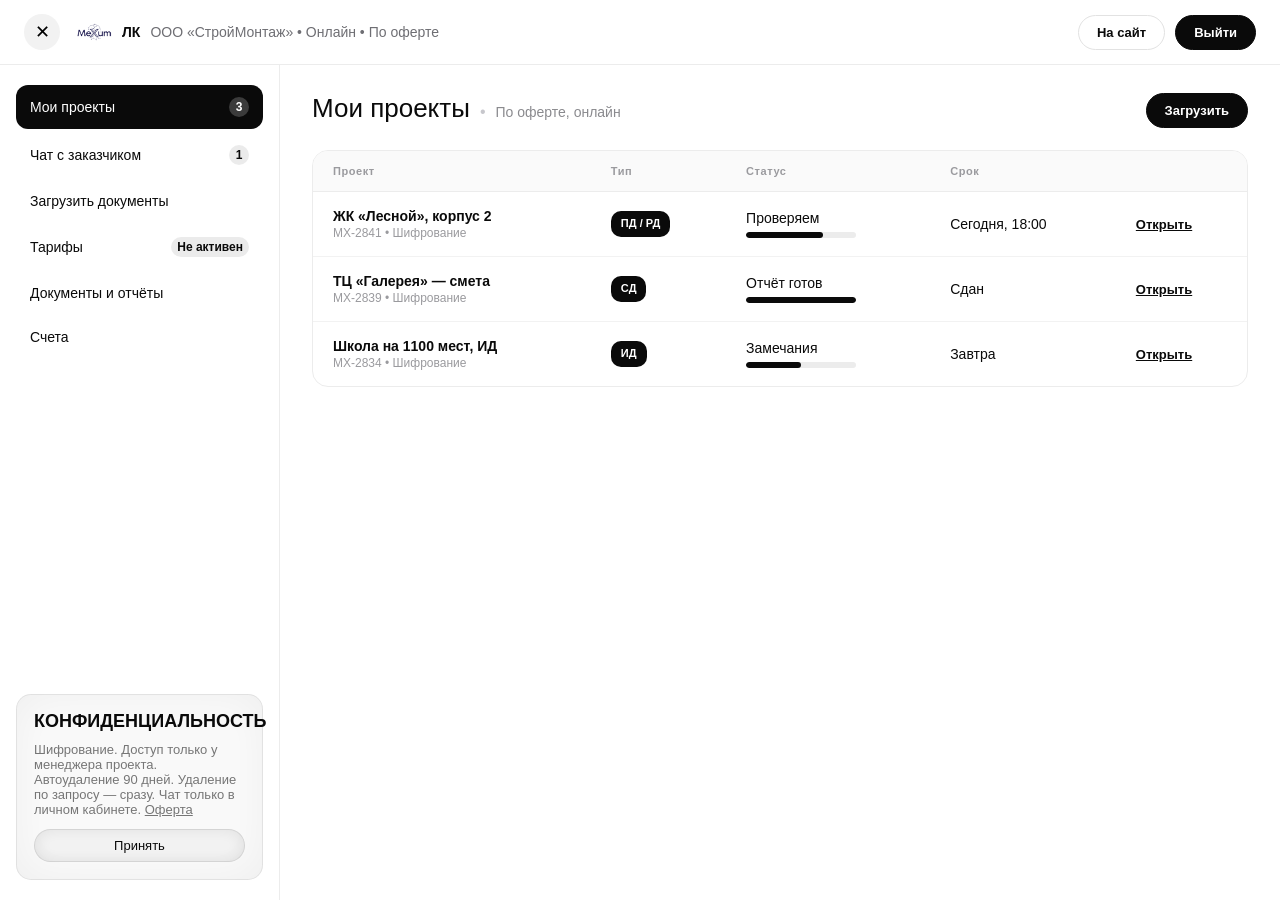
==== commit 115c3e3a: "Swap dialedweb banner's placeholder text for our own privacy copy Keeps the borrowed component's str" ====
--- a/cabinet.html
+++ b/cabinet.html
@@ -182,12 +182,12 @@
       </button>
       <div class="cab-sidebar__spacer"></div>
       <div class="cookies-popup ">
-        <h3 class="small-subheadline white">We Value Your Privacy</h3>
-        <p class="small-description grey">This website uses cookies to enhance your browsing experience. <span class="cookies-underlined">Read more</span></p>
+        <h3 class="small-subheadline white">КОНФИДЕНЦИАЛЬНОСТЬ</h3>
+        <p class="small-description grey">Шифрование. Доступ только у менеджера проекта. Автоудаление 90 дней. Удаление по запросу — сразу. Чат только в личном кабинете. <span class="cookies-underlined">Оферта</span></p>
         <button class="button cookies-button">
           <div class="button-content">
-            <span class="small-description">Accept</span>
-            <span class="small-description">Accept</span>
+            <span class="small-description">Принять</span>
+            <span class="small-description">Принять</span>
           </div>
         </button>
       </div>
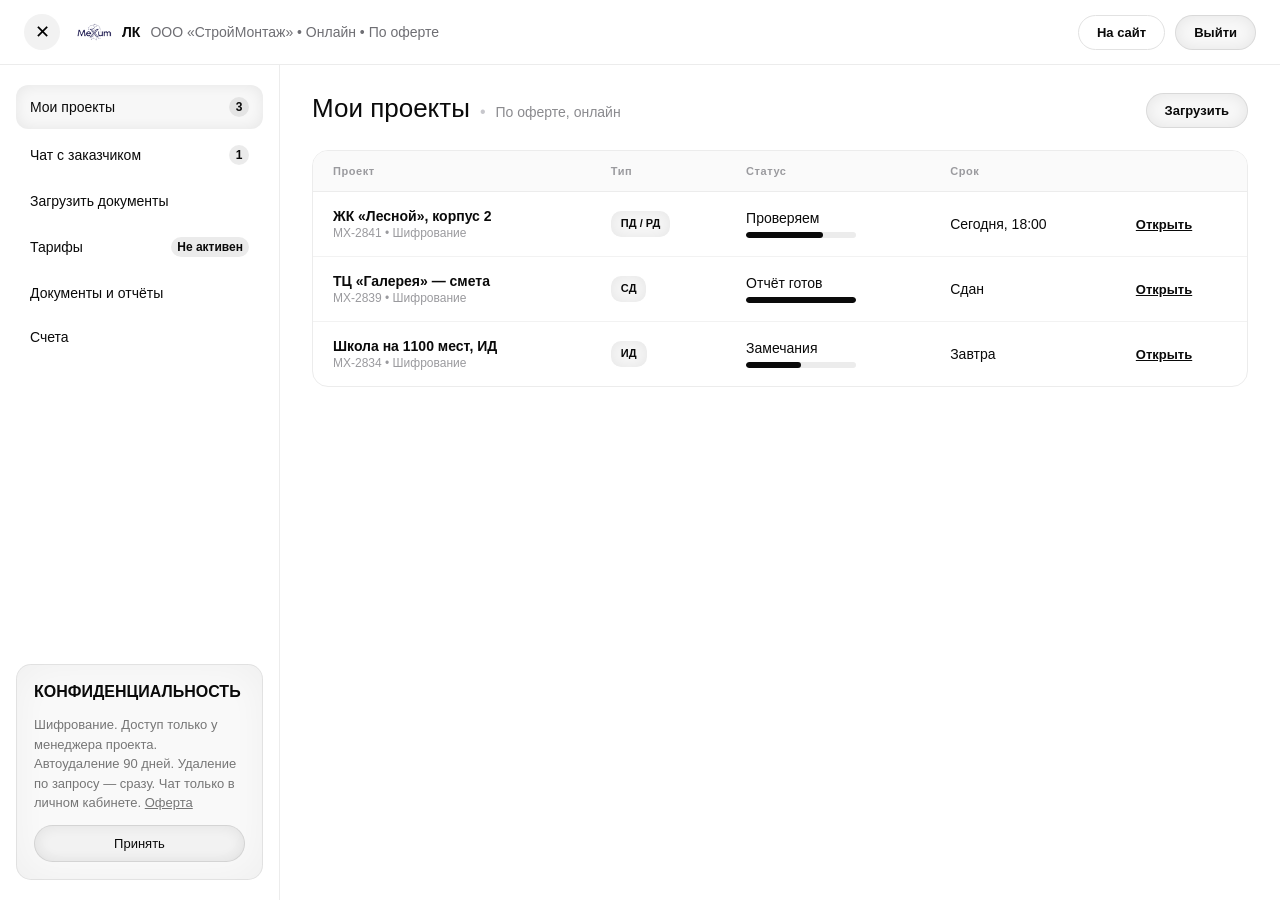
==== commit beacd677: "Use the exact banner glass recipe everywhere, not a custom dark variant Replaced the invented grey-g" ====
--- a/cabinet.html
+++ b/cabinet.html
@@ -315,7 +315,7 @@
         <p class="cab-view__desc">Все загрузки под шифрованием. Доступ только у менеджера проекта. Автоудаление 90 дней. Чат только в личном кабинете.</p>
         <div class="cab-upload">
           <div class="cab-upload__circle">
-            <svg width="26" height="26" viewBox="0 0 24 24" fill="none" stroke="#ffffff" stroke-width="2" stroke-linecap="round" stroke-linejoin="round"><path d="M12 19V5"></path><path d="M5 12l7-7 7 7"></path></svg>
+            <svg width="26" height="26" viewBox="0 0 24 24" fill="none" stroke="#0a0a0a" stroke-width="2" stroke-linecap="round" stroke-linejoin="round"><path d="M12 19V5"></path><path d="M5 12l7-7 7 7"></path></svg>
           </div>
           <h2>загрузите файлы здесь</h2>
           <p>Принимаем: PDF, DWG, DXF, DWT, DWF, PLN, PLA, RVT, RFA, RTE, IFC, NWC, SKP, 3DM, DOCX, XLSX, ZIP — а также BIM, GSM, LCF</p>
--- a/css/pricing.css
+++ b/css/pricing.css
@@ -53,7 +53,13 @@
   letter-spacing: 0.03em;
   white-space: nowrap;
 }
-.pricing-tag--solid { background: #0a0a0a; color: #fff; }
+.pricing-tag--solid {
+  background: var(--glass-fill);
+  backdrop-filter: blur(10px);
+  -webkit-backdrop-filter: blur(10px);
+  box-shadow: var(--glass-shadow-sm);
+  color: var(--glass-text);
+}
 .pricing-tag--outline { border: 1px solid #e2e2e2; color: #6e6e73; }
 .pricing-tag--time {
   display: inline-flex;
@@ -124,12 +130,15 @@
   padding: 14px 24px;
   margin-top: 16px;
   border-radius: 999px;
-  border: none;
-  background: #0a0a0a;
-  color: #fff;
+  border: 1px solid var(--glass-border);
+  background: var(--glass-fill);
+  backdrop-filter: blur(10px);
+  -webkit-backdrop-filter: blur(10px);
+  box-shadow: var(--glass-shadow);
+  color: var(--glass-text);
   font-size: 14px;
   font-weight: 600;
   cursor: pointer;
   text-decoration: none;
 }
-.pricing-card__cta:hover { background: #262626; }
+.pricing-card__cta:hover { background: var(--glass-fill-hover); }
--- a/css/cabinet.css
+++ b/css/cabinet.css
@@ -1,6 +1,19 @@
 /* ===== Личный кабинет — в стилистике лендинга (белый фон, чёрные пилюли,
    тонкие серые границы, тот же шрифт и приёмы, что на основном сайте). ===== */
 * { box-sizing: border-box; }
+:root {
+  /* Тёмное "стекло" — та же идея, что у баннера dialedweb (blur + подсветка
+     по краю), плюс блик сверху и внешняя тень, чтобы эффект читался явно,
+     а не терялся на белом фоне сайта. */
+  /* Те же значения, что в баннере (.cookies-popup/.button): rgba(0,0,0,..)
+     вместо белого — 1:1, без своих добавлений (градиентов и т.п.). */
+  --glass-fill: rgba(0, 0, 0, 0.03);
+  --glass-fill-hover: rgba(0, 0, 0, 0.05);
+  --glass-border: rgba(0, 0, 0, 0.12);
+  --glass-shadow: rgba(0, 0, 0, 0.08) 0px 0px 16px inset;
+  --glass-shadow-sm: rgba(0, 0, 0, 0.08) 0px 0px 16px inset;
+  --glass-text: rgb(10, 10, 10);
+}
 html, body {
   margin: 0;
   padding: 0;
@@ -77,11 +90,14 @@
 }
 .cab-btn:hover { background: #f5f5f5; }
 .cab-btn--solid {
-  background: #0a0a0a;
-  border-color: #0a0a0a;
-  color: #fff;
-}
-.cab-btn--solid:hover { background: #262626; }
+  background: var(--glass-fill);
+  backdrop-filter: blur(10px);
+  -webkit-backdrop-filter: blur(10px);
+  border-color: var(--glass-border);
+  box-shadow: var(--glass-shadow);
+  color: var(--glass-text);
+}
+.cab-btn--solid:hover { background: var(--glass-fill-hover); }
 .cab-topbar__icon {
   width: 36px;
   height: 36px;
@@ -129,8 +145,11 @@
 }
 .cab-nav-item:hover { background: #f5f5f5; }
 .cab-nav-item.is-active {
-  background: #0a0a0a;
-  color: #fff;
+  background: var(--glass-fill);
+  backdrop-filter: blur(10px);
+  -webkit-backdrop-filter: blur(10px);
+  box-shadow: var(--glass-shadow);
+  color: var(--glass-text);
 }
 .cab-nav-item__badge {
   display: inline-flex;
@@ -146,43 +165,12 @@
   font-weight: 700;
 }
 .cab-nav-item.is-active .cab-nav-item__badge {
-  background: rgba(255,255,255,0.2);
-  color: #fff;
+  background: rgba(0, 0, 0, 0.08);
+  color: var(--glass-text);
 }
 .cab-sidebar__spacer { flex: 1; }
 .cab-nav-item__badge[hidden],
 .cab-badge-count[hidden] { display: none !important; }
-
-.cab-privacy {
-  margin-top: 24px;
-  padding: 16px;
-  border-radius: 16px;
-  background: #0a0a0a;
-  color: #fff;
-}
-.cab-privacy__title {
-  font-size: 11px;
-  font-weight: 700;
-  letter-spacing: 0.06em;
-  color: #9aa0a6;
-  margin: 0 0 10px;
-}
-.cab-privacy__text {
-  font-size: 13px;
-  line-height: 1.55;
-  color: rgba(255,255,255,0.85);
-  margin: 0 0 14px;
-}
-.cab-privacy__pill {
-  display: inline-flex;
-  padding: 6px 14px;
-  border-radius: 999px;
-  border: 1px solid rgba(255,255,255,0.3);
-  color: #fff;
-  font-size: 11px;
-  font-weight: 700;
-  letter-spacing: 0.04em;
-}
 
 .cab-main {
   flex: 1 1 auto;
@@ -257,8 +245,11 @@
   justify-content: center;
   padding: 6px 10px;
   border-radius: 10px;
-  background: #0a0a0a;
-  color: #fff;
+  background: var(--glass-fill);
+  backdrop-filter: blur(10px);
+  -webkit-backdrop-filter: blur(10px);
+  box-shadow: var(--glass-shadow-sm);
+  color: var(--glass-text);
   font-size: 11px;
   font-weight: 700;
   text-align: center;
@@ -311,8 +302,11 @@
   color: #6e6e73;
 }
 .cab-chat__list-head .cab-badge-count {
-  background: #0a0a0a;
-  color: #fff;
+  background: var(--glass-fill);
+  backdrop-filter: blur(10px);
+  -webkit-backdrop-filter: blur(10px);
+  box-shadow: var(--glass-shadow-sm);
+  color: var(--glass-text);
   border-radius: 999px;
   font-size: 11px;
   font-weight: 700;
@@ -383,8 +377,11 @@
 }
 .cab-msg--out { align-self: flex-end; }
 .cab-msg--out .cab-msg__bubble {
-  background: #0a0a0a;
-  color: #fff;
+  background: var(--glass-fill);
+  backdrop-filter: blur(10px);
+  -webkit-backdrop-filter: blur(10px);
+  box-shadow: var(--glass-shadow);
+  color: var(--glass-text);
   border-radius: 14px 14px 4px 14px;
   padding: 12px 14px;
   font-size: 14px;
@@ -466,8 +463,11 @@
   width: 72px;
   height: 72px;
   border-radius: 50%;
-  background: #0a0a0a;
-  color: #fff;
+  background: var(--glass-fill);
+  backdrop-filter: blur(10px);
+  -webkit-backdrop-filter: blur(10px);
+  box-shadow: var(--glass-shadow);
+  color: var(--glass-text);
   display: flex;
   align-items: center;
   justify-content: center;
@@ -502,6 +502,8 @@
   position: fixed;
   inset: 0;
   background: rgba(10, 10, 10, 0.5);
+  backdrop-filter: blur(4px);
+  -webkit-backdrop-filter: blur(4px);
   display: flex;
   align-items: center;
   justify-content: center;
@@ -514,9 +516,51 @@
   border-radius: 24px;
   max-width: 920px;
   width: 100%;
-  max-height: 88vh;
+  max-height: calc(100vh - 48px);
   overflow-y: auto;
   padding: 32px;
+}
+
+/* Тонкий скроллбар вместо системного — на модалке и других прокручиваемых
+   областях кабинета (сайдбар, чаты, основной контент). */
+.cab-modal,
+.cab-sidebar,
+.cab-main,
+.cab-chat__list,
+.cab-chat__messages {
+  scrollbar-width: thin;
+  scrollbar-color: rgba(10, 10, 10, 0.22) transparent;
+}
+.cab-modal::-webkit-scrollbar,
+.cab-sidebar::-webkit-scrollbar,
+.cab-main::-webkit-scrollbar,
+.cab-chat__list::-webkit-scrollbar,
+.cab-chat__messages::-webkit-scrollbar {
+  width: 8px;
+}
+.cab-modal::-webkit-scrollbar-track,
+.cab-sidebar::-webkit-scrollbar-track,
+.cab-main::-webkit-scrollbar-track,
+.cab-chat__list::-webkit-scrollbar-track,
+.cab-chat__messages::-webkit-scrollbar-track {
+  background: transparent;
+}
+.cab-modal::-webkit-scrollbar-thumb,
+.cab-sidebar::-webkit-scrollbar-thumb,
+.cab-main::-webkit-scrollbar-thumb,
+.cab-chat__list::-webkit-scrollbar-thumb,
+.cab-chat__messages::-webkit-scrollbar-thumb {
+  background-color: rgba(10, 10, 10, 0.2);
+  border-radius: 999px;
+  border: 2px solid transparent;
+  background-clip: padding-box;
+}
+.cab-modal::-webkit-scrollbar-thumb:hover,
+.cab-sidebar::-webkit-scrollbar-thumb:hover,
+.cab-main::-webkit-scrollbar-thumb:hover,
+.cab-chat__list::-webkit-scrollbar-thumb:hover,
+.cab-chat__messages::-webkit-scrollbar-thumb:hover {
+  background-color: rgba(10, 10, 10, 0.35);
 }
 .cab-modal__head {
   display: flex;
@@ -579,7 +623,13 @@
   white-space: nowrap;
   flex-shrink: 0;
 }
-.cab-tariff-status__badge--active { background: #0a0a0a; color: #fff; }
+.cab-tariff-status__badge--active {
+  background: var(--glass-fill);
+  backdrop-filter: blur(10px);
+  -webkit-backdrop-filter: blur(10px);
+  box-shadow: var(--glass-shadow-sm);
+  color: var(--glass-text);
+}
 .cab-tariff-status__badge--active::before {
   content: "";
   display: inline-block;
@@ -590,7 +640,7 @@
   margin-right: 7px;
 }
 .cab-nav-item__badge--active { background: rgba(52, 199, 89, 0.16); color: #1e8e3e; }
-.cab-nav-item.is-active .cab-nav-item__badge--active { background: rgba(52, 199, 89, 0.28); color: #fff; }
+.cab-nav-item.is-active .cab-nav-item__badge--active { background: rgba(52, 199, 89, 0.22); color: #1e8e3e; }
 
 /* ===== Баннер с dialedweb.com — вставлен как есть (классы/эффекты 1:1),
    только position/width адаптированы под встраивание в сайдбар вместо
@@ -620,15 +670,18 @@
 .small-subheadline {
   font-family: "SF Pro Display", -apple-system, sans-serif;
   font-weight: 600;
-  font-size: 18px;
-  line-height: 100%;
+  font-size: 16px;
+  line-height: 130%;
   margin: 0;
+  overflow-wrap: break-word;
 }
 .small-description {
   font-family: "SF Pro Text", -apple-system, sans-serif;
   font-weight: 400;
   font-size: 13px;
+  line-height: 1.5;
   margin: 0;
+  overflow-wrap: break-word;
 }
 .button, .button-circle { display: flex; align-items: center; justify-content: center; position: relative; }
 .button {
@@ -664,6 +717,9 @@
 .pricing-card--active { border-color: #34c759; }
 .pricing-card__cta:disabled {
   background: #ececec;
+  backdrop-filter: none;
+  -webkit-backdrop-filter: none;
+  box-shadow: none;
   color: #9a9a9e;
   cursor: default;
 }
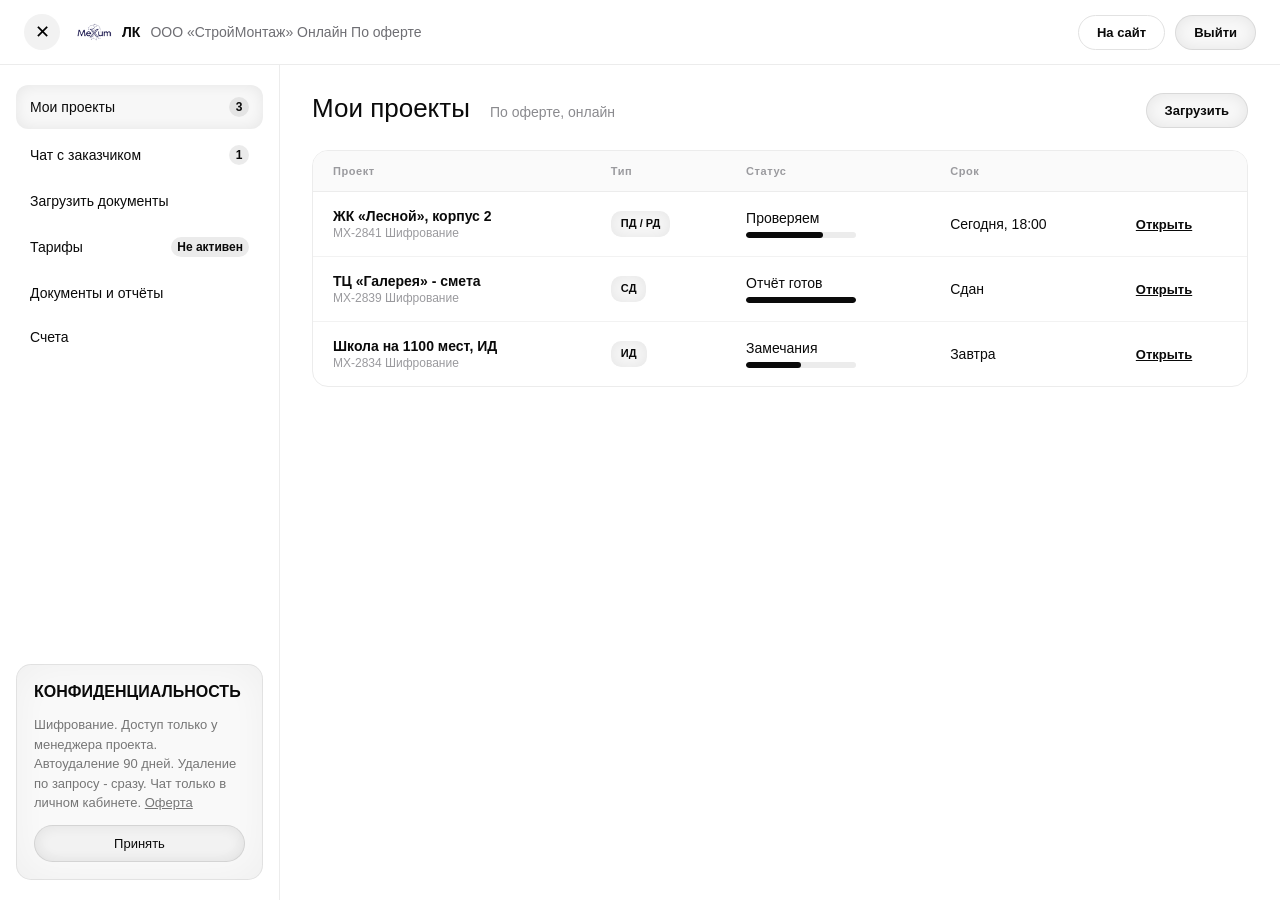
==== commit c471c4aa: "Remove bullet-dot separators and shorten em/en dashes in the cabinet Per explicit request: strip eve" ====
--- a/cabinet.html
+++ b/cabinet.html
@@ -3,7 +3,7 @@
 <head>
 <meta charset="utf-8">
 <meta name="viewport" content="width=device-width, initial-scale=1">
-<title>Личный кабинет — MeXum</title>
+<title>Личный кабинет - MeXum</title>
 <link rel="stylesheet" href="css/pricing.css">
 <link rel="stylesheet" href="css/cabinet.css">
 </head>
@@ -15,7 +15,7 @@
       <div class="cab-modal__head">
         <div>
           <h2 id="tariffModalTitle">Выберите тариф, чтобы продолжить</h2>
-          <p class="cab-modal__sub">На вашем аккаунте нет активного тарифа. Загрузка документов доступна после выбора тарифа — оплата по оферте.</p>
+          <p class="cab-modal__sub">На вашем аккаунте нет активного тарифа. Загрузка документов доступна после выбора тарифа - оплата по оферте.</p>
         </div>
         <button type="button" class="cab-modal__close" data-tariff-modal-close aria-label="Закрыть">✕</button>
       </div>
@@ -84,7 +84,7 @@
           </div>
         </div>
 
-        <p class="pricing-section__eyebrow pricing-section__title--sub">Абонент • Для потока проектов</p>
+        <p class="pricing-section__eyebrow pricing-section__title--sub">Абонент Для потока проектов</p>
         <div class="pricing-grid cab-modal__grid">
           <div class="pricing-card">
             <div class="pricing-card__tags">
@@ -151,7 +151,7 @@
     <div class="cab-topbar__brand">
       <img class="cab-topbar__logo" src="images/mexum-logo-navy.png" alt="MeXum">
       <span class="cab-topbar__tag">ЛК</span>
-      <span>ООО «СтройМонтаж» • Онлайн • По оферте</span>
+      <span>ООО «СтройМонтаж» Онлайн По оферте</span>
     </div>
     <div class="cab-topbar__spacer"></div>
     <div class="cab-topbar__actions">
@@ -183,7 +183,7 @@
       <div class="cab-sidebar__spacer"></div>
       <div class="cookies-popup ">
         <h3 class="small-subheadline white">КОНФИДЕНЦИАЛЬНОСТЬ</h3>
-        <p class="small-description grey">Шифрование. Доступ только у менеджера проекта. Автоудаление 90 дней. Удаление по запросу — сразу. Чат только в личном кабинете. <span class="cookies-underlined">Оферта</span></p>
+        <p class="small-description grey">Шифрование. Доступ только у менеджера проекта. Автоудаление 90 дней. Удаление по запросу - сразу. Чат только в личном кабинете. <span class="cookies-underlined">Оферта</span></p>
         <button class="button cookies-button">
           <div class="button-content">
             <span class="small-description">Принять</span>
@@ -200,7 +200,7 @@
         <div class="cab-view__topline">
           <div class="cab-view__head">
             <h1>Мои проекты</h1>
-            <span class="cab-view__head-sep">•</span>
+            <span class="cab-view__head-sep"> </span>
             <span class="cab-view__head-sub">По оферте, онлайн</span>
           </div>
           <button type="button" class="cab-btn cab-btn--solid" data-cab-upload-trigger>Загрузить</button>
@@ -213,21 +213,21 @@
             </thead>
             <tbody>
               <tr>
-                <td><div class="cab-project-name">ЖК «Лесной», корпус 2</div><div class="cab-project-meta">MX-2841 • Шифрование</div></td>
+                <td><div class="cab-project-name">ЖК «Лесной», корпус 2</div><div class="cab-project-meta">MX-2841 Шифрование</div></td>
                 <td><span class="cab-type-badge">ПД / РД</span></td>
                 <td>Проверяем<div class="cab-progress"><div class="cab-progress__fill" style="width:70%"></div></div></td>
                 <td>Сегодня, 18:00</td>
                 <td><a class="cab-open-link" href="#" data-cab-open>Открыть</a></td>
               </tr>
               <tr>
-                <td><div class="cab-project-name">ТЦ «Галерея» — смета</div><div class="cab-project-meta">MX-2839 • Шифрование</div></td>
+                <td><div class="cab-project-name">ТЦ «Галерея» - смета</div><div class="cab-project-meta">MX-2839 Шифрование</div></td>
                 <td><span class="cab-type-badge">СД</span></td>
                 <td>Отчёт готов<div class="cab-progress"><div class="cab-progress__fill" style="width:100%"></div></div></td>
                 <td>Сдан</td>
                 <td><a class="cab-open-link" href="#" data-cab-open>Открыть</a></td>
               </tr>
               <tr>
-                <td><div class="cab-project-name">Школа на 1100 мест, ИД</div><div class="cab-project-meta">MX-2834 • Шифрование</div></td>
+                <td><div class="cab-project-name">Школа на 1100 мест, ИД</div><div class="cab-project-meta">MX-2834 Шифрование</div></td>
                 <td><span class="cab-type-badge">ИД</span></td>
                 <td>Замечания<div class="cab-progress"><div class="cab-progress__fill" style="width:50%"></div></div></td>
                 <td>Завтра</td>
@@ -261,14 +261,14 @@
             </button>
             <button type="button" class="cab-chat-item" data-chat="school">
               <div class="cab-chat-item__title">Школа 1100 мест <span class="cab-nav-item__badge" data-chat-badge="school" style="background:#0a0a0a;color:#fff;">1</span></div>
-              <div class="cab-chat-item__preview">Ждём акты АОСР по осям 5–7</div>
+              <div class="cab-chat-item__preview">Ждём акты АОСР по осям 5-7</div>
               <div class="cab-chat-item__meta">Доступ только менеджер</div>
             </button>
           </div>
           <div class="cab-chat__thread">
             <div class="cab-chat__thread-head">
               <h3 data-chat-title>Чат по проекту «ЖК Лесной», корп. 2</h3>
-              <span data-chat-meta>Шифрование • Удаление по запросу • По оферте</span>
+              <span data-chat-meta>Шифрование Удаление по запросу По оферте</span>
             </div>
             <div class="cab-chat__messages" data-chat-messages>
               <div class="cab-msg cab-msg--system">
@@ -277,7 +277,7 @@
               </div>
               <div class="cab-msg cab-msg--in">
                 <div class="cab-msg__label">МЕНЕДЖЕР ПРОЕКТА</div>
-                <div class="cab-msg__bubble">Добрый день! Я — ведущий менеджер проекта. Проверили разделы АР, КЖ, ОВ. Нашли 14 замечаний, критичных для экспертизы.</div>
+                <div class="cab-msg__bubble">Добрый день! Я - ведущий менеджер проекта. Проверили разделы АР, КЖ, ОВ. Нашли 14 замечаний, критичных для экспертизы.</div>
                 <div class="cab-msg__time">11:42</div>
               </div>
               <div class="cab-msg cab-msg--in">
@@ -286,13 +286,13 @@
                   Протокол замечаний + ведомость исправлений приложил. Отчёт подпишем после согласования.
                   <div class="cab-msg__file">
                     <span class="cab-msg__file-icon">PDF</span>
-                    <span>Протокол_ЖК-Лесной_14зам.pdf • 2.4 МБ</span>
+                    <span>Протокол_ЖК-Лесной_14зам.pdf 2.4 МБ</span>
                   </div>
                 </div>
                 <div class="cab-msg__time">11:43</div>
               </div>
               <div class="cab-msg cab-msg--out">
-                <div class="cab-msg__bubble">Спасибо, смотрим. По разделу КЖ — узлы перепроверите?</div>
+                <div class="cab-msg__bubble">Спасибо, смотрим. По разделу КЖ - узлы перепроверите?</div>
                 <div class="cab-msg__time">11:47</div>
               </div>
             </div>
@@ -302,7 +302,7 @@
               <input type="text" placeholder="Напишите менеджеру…">
               <button type="button" class="cab-chat__composer-icon" aria-label="Отправить">➤</button>
             </div>
-            <div class="cab-chat__footnote">Чат только внутри ЛК. Никаких чатов на основном сайте — только в личном кабинете.</div>
+            <div class="cab-chat__footnote">Чат только внутри ЛК. Никаких чатов на основном сайте - только в личном кабинете.</div>
           </div>
         </div>
       </section>
@@ -318,7 +318,7 @@
             <svg width="26" height="26" viewBox="0 0 24 24" fill="none" stroke="#0a0a0a" stroke-width="2" stroke-linecap="round" stroke-linejoin="round"><path d="M12 19V5"></path><path d="M5 12l7-7 7 7"></path></svg>
           </div>
           <h2>загрузите файлы здесь</h2>
-          <p>Принимаем: PDF, DWG, DXF, DWT, DWF, PLN, PLA, RVT, RFA, RTE, IFC, NWC, SKP, 3DM, DOCX, XLSX, ZIP — а также BIM, GSM, LCF</p>
+          <p>Принимаем: PDF, DWG, DXF, DWT, DWF, PLN, PLA, RVT, RFA, RTE, IFC, NWC, SKP, 3DM, DOCX, XLSX, ZIP - а также BIM, GSM, LCF</p>
           <input type="file" id="cabUploadInput" multiple style="display:none">
           <button type="button" class="cab-btn cab-btn--solid" data-cab-upload-trigger>Выбрать файлы</button>
           <div data-cab-upload-status style="font-size:13px;color:#6e6e73;"></div>
@@ -334,7 +334,7 @@
         <div class="cab-tariff-status">
           <div>
             <p class="cab-tariff-status__label" data-tariff-status-label>Тариф не подключён</p>
-            <p class="cab-tariff-status__desc" data-tariff-status-desc>Выберите тариф ниже — он понадобится перед загрузкой документов.</p>
+            <p class="cab-tariff-status__desc" data-tariff-status-desc>Выберите тариф ниже - он понадобится перед загрузкой документов.</p>
             <div class="cab-quota" data-tariff-quota hidden>
               <div class="cab-quota__row" data-tariff-quota-text>Использовано 0 из 0 проектов</div>
               <div class="cab-quota-bar"><div class="cab-quota-bar__fill" data-tariff-quota-fill style="width:0%"></div></div>
@@ -363,7 +363,7 @@
                 <span class="pricing-card__price-value">35 000</span>
                 <span class="pricing-card__price-unit">₽ / раздел</span>
               </div>
-              <p class="pricing-card__price-note">от 120 000 ₽ / комплект • Протокол + ведомость</p>
+              <p class="pricing-card__price-note">от 120 000 ₽ / комплект Протокол + ведомость</p>
             </div>
             <button type="button" class="pricing-card__cta" data-tariff-select data-tariff-name="Аудит ПД / РД">Выбрать</button>
           </div>
@@ -375,7 +375,7 @@
             </div>
             <h3 class="pricing-card__name">Аудит сметной документации</h3>
             <ul class="pricing-card__features">
-              <li>ФЕР / ТЕР / ТСН / ГЭСН • Гранд-Смета</li>
+              <li>ФЕР / ТЕР / ТСН / ГЭСН Гранд-Смета</li>
               <li>Конъюнктурка, прайсы, КП</li>
               <li>Завышения, дубли, объёмы</li>
               <li>Протокол завышений в Excel</li>
@@ -386,7 +386,7 @@
                 <span class="pricing-card__price-value">25 000</span>
                 <span class="pricing-card__price-unit">₽ / проект</span>
               </div>
-              <p class="pricing-card__price-note">до 0.8% от сметы • Excel</p>
+              <p class="pricing-card__price-note">до 0.8% от сметы Excel</p>
             </div>
             <button type="button" class="pricing-card__cta" data-tariff-select data-tariff-name="Аудит СД">Выбрать</button>
           </div>
@@ -409,13 +409,13 @@
                 <span class="pricing-card__price-value">30 000</span>
                 <span class="pricing-card__price-unit">₽ / комплект</span>
               </div>
-              <p class="pricing-card__price-note">800 ₽ / акт • Комплект к сдаче</p>
+              <p class="pricing-card__price-note">800 ₽ / акт Комплект к сдаче</p>
             </div>
             <button type="button" class="pricing-card__cta" data-tariff-select data-tariff-name="Аудит ИД">Выбрать</button>
           </div>
         </div>
 
-        <p class="pricing-section__eyebrow pricing-section__title--sub">Абонент • Для потока проектов</p>
+        <p class="pricing-section__eyebrow pricing-section__title--sub">Абонент Для потока проектов</p>
         <div class="pricing-grid">
           <div class="pricing-card">
             <div class="pricing-card__tags">
@@ -433,7 +433,7 @@
                 <span class="pricing-card__price-value">90 000</span>
                 <span class="pricing-card__price-unit">₽ / мес</span>
               </div>
-              <p class="pricing-card__price-note">Фиксированная цена • По оферте</p>
+              <p class="pricing-card__price-note">Фиксированная цена По оферте</p>
             </div>
             <button type="button" class="pricing-card__cta" data-tariff-select data-tariff-name="Тариф «Старт»">Подключить</button>
           </div>
@@ -454,7 +454,7 @@
                 <span class="pricing-card__price-value">220 000</span>
                 <span class="pricing-card__price-unit">₽ / мес</span>
               </div>
-              <p class="pricing-card__price-note">Фиксированная цена • По оферте</p>
+              <p class="pricing-card__price-note">Фиксированная цена По оферте</p>
             </div>
             <button type="button" class="pricing-card__cta" data-tariff-select data-tariff-name="Тариф «Бизнес»">Подключить</button>
           </div>
@@ -474,7 +474,7 @@
                 <span class="pricing-card__price-value">450 000</span>
                 <span class="pricing-card__price-unit">₽ / мес</span>
               </div>
-              <p class="pricing-card__price-note">Фиксированная цена • По оферте</p>
+              <p class="pricing-card__price-note">Фиксированная цена По оферте</p>
             </div>
             <button type="button" class="pricing-card__cta" data-tariff-select data-tariff-name="Тариф «Профи»">Подключить</button>
           </div>
@@ -488,15 +488,15 @@
         </div>
         <div class="cab-simple-list">
           <div class="cab-simple-row">
-            <div><div class="cab-project-name">Протокол замечаний — ЖК «Лесной», корп. 2</div><div class="cab-simple-row__meta">PDF • 2.4 МБ • 11:43</div></div>
+            <div><div class="cab-project-name">Протокол замечаний - ЖК «Лесной», корп. 2</div><div class="cab-simple-row__meta">PDF 2.4 МБ 11:43</div></div>
             <a class="cab-open-link" href="#">Скачать</a>
           </div>
           <div class="cab-simple-row">
-            <div><div class="cab-project-name">Отчёт по смете — ТЦ «Галерея»</div><div class="cab-simple-row__meta">PDF • 1.1 МБ • Сдан</div></div>
+            <div><div class="cab-project-name">Отчёт по смете - ТЦ «Галерея»</div><div class="cab-simple-row__meta">PDF 1.1 МБ Сдан</div></div>
             <a class="cab-open-link" href="#">Скачать</a>
           </div>
           <div class="cab-simple-row">
-            <div><div class="cab-project-name">Ведомость исправлений — Школа 1100 мест</div><div class="cab-simple-row__meta">XLSX • 640 КБ • Завтра</div></div>
+            <div><div class="cab-project-name">Ведомость исправлений - Школа 1100 мест</div><div class="cab-simple-row__meta">XLSX 640 КБ Завтра</div></div>
             <a class="cab-open-link" href="#">Скачать</a>
           </div>
         </div>
@@ -509,11 +509,11 @@
         </div>
         <div class="cab-simple-list">
           <div class="cab-simple-row">
-            <div><div class="cab-project-name">Счёт № 2841 — ЖК «Лесной», корп. 2</div><div class="cab-simple-row__meta">10 000 ₽ • Ожидает оплаты</div></div>
+            <div><div class="cab-project-name">Счёт № 2841 - ЖК «Лесной», корп. 2</div><div class="cab-simple-row__meta">10 000 ₽ Ожидает оплаты</div></div>
             <a class="cab-open-link" href="#">Оплатить</a>
           </div>
           <div class="cab-simple-row">
-            <div><div class="cab-project-name">Счёт № 2839 — ТЦ «Галерея»</div><div class="cab-simple-row__meta">10 000 ₽ • Оплачен</div></div>
+            <div><div class="cab-project-name">Счёт № 2839 - ТЦ «Галерея»</div><div class="cab-simple-row__meta">10 000 ₽ Оплачен</div></div>
             <a class="cab-open-link" href="#">Квитанция</a>
           </div>
         </div>
--- a/css/pricing.css
+++ b/css/pricing.css
@@ -26,16 +26,15 @@
   gap: 20px;
 }
 .pricing-card {
-  border: 1px solid #ececec;
-  border-radius: 20px;
+  border-radius: 15px;
   padding: 28px;
   display: flex;
   flex-direction: column;
   gap: 16px;
-  background: #fff;
-}
-.pricing-card--featured {
-  border: 2px solid #0a0a0a;
+  background-color: rgba(0, 0, 0, 0.024);
+  box-shadow: rgba(0, 0, 0, 0.075) 0px 0px 0px 1px inset, rgba(0, 0, 0, 0.05) 0px 0px 45px inset;
+  backdrop-filter: blur(10px);
+  -webkit-backdrop-filter: blur(10px);
 }
 .pricing-card__tags {
   display: flex;
--- a/css/cabinet.css
+++ b/css/cabinet.css
@@ -662,6 +662,7 @@
   border-radius: 15px;
 }
 .fade-out-cookies { opacity: 0; pointer-events: none; }
+.cookies-popup[hidden] { display: none !important; }
 .cookies-underlined { text-decoration: underline; cursor: pointer; }
 /* Инверсия под светлый фон (у dialedweb — белый текст на тёмном): те же
    классы/структура/эффекты, только rgb(255,255,255,..) -> rgb(0,0,0,..). */
@@ -714,7 +715,7 @@
 .cookies-button { width: 100%; padding: 8px 16px; }
 
 /* Выбранная карточка тарифа (общая для вкладки и модалки) */
-.pricing-card--active { border-color: #34c759; }
+.pricing-card--active { border: 2px solid #34c759; }
 .pricing-card__cta:disabled {
   background: #ececec;
   backdrop-filter: none;
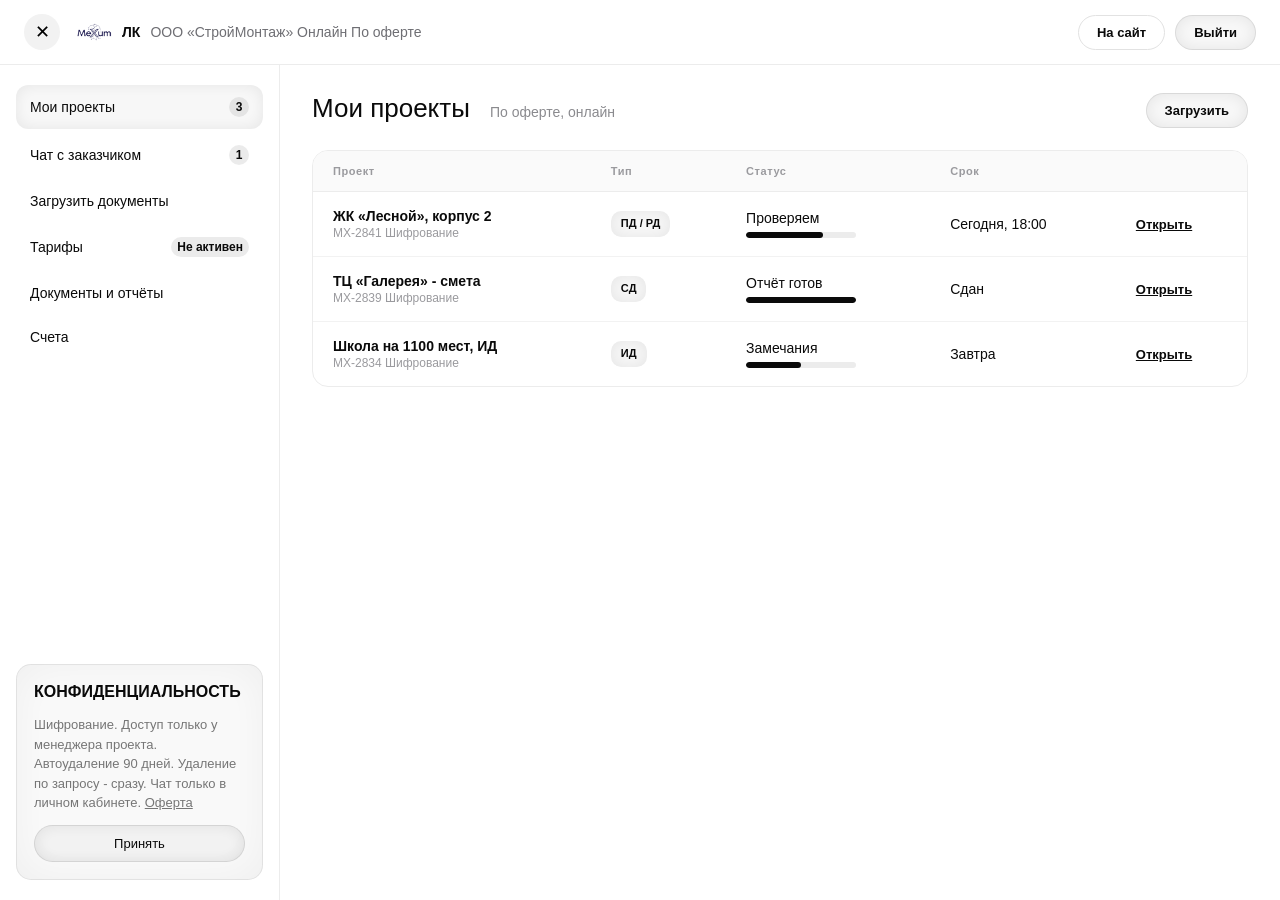
==== commit 8cecae20: "Add the sparkevgeny-style button text-roll hover effect via GSAP Ported a lightweight version of the" ====
--- a/cabinet.html
+++ b/cabinet.html
@@ -6,6 +6,7 @@
 <title>Личный кабинет - MeXum</title>
 <link rel="stylesheet" href="css/pricing.css">
 <link rel="stylesheet" href="css/cabinet.css">
+<link rel="stylesheet" href="css/button-hover.css">
 </head>
 <body>
 <div class="cab">
@@ -155,29 +156,29 @@
     </div>
     <div class="cab-topbar__spacer"></div>
     <div class="cab-topbar__actions">
-      <a class="cab-btn" href="index.html">На сайт</a>
-      <a class="cab-btn cab-btn--solid" href="index.html">Выйти</a>
+      <a class="cab-btn" href="index.html" data-button-hover>На сайт</a>
+      <a class="cab-btn cab-btn--solid" href="index.html" data-button-hover>Выйти</a>
     </div>
   </header>
 
   <div class="cab-body">
     <nav class="cab-sidebar">
-      <button type="button" class="cab-nav-item is-active" data-view="projects">
+      <button type="button" class="cab-nav-item is-active" data-view="projects" data-button-hover>
         <span>Мои проекты</span><span class="cab-nav-item__badge" data-badge="projects-count">3</span>
       </button>
-      <button type="button" class="cab-nav-item" data-view="chat">
+      <button type="button" class="cab-nav-item" data-view="chat" data-button-hover>
         <span>Чат с заказчиком</span><span class="cab-nav-item__badge" data-badge="chat-unread">3</span>
       </button>
-      <button type="button" class="cab-nav-item" data-view="upload">
+      <button type="button" class="cab-nav-item" data-view="upload" data-button-hover>
         <span>Загрузить документы</span>
       </button>
-      <button type="button" class="cab-nav-item" data-view="tariffs">
+      <button type="button" class="cab-nav-item" data-view="tariffs" data-button-hover>
         <span>Тарифы</span><span class="cab-nav-item__badge" data-tariff-nav-badge>Не активен</span>
       </button>
-      <button type="button" class="cab-nav-item" data-view="docs">
+      <button type="button" class="cab-nav-item" data-view="docs" data-button-hover>
         <span>Документы и отчёты</span>
       </button>
-      <button type="button" class="cab-nav-item" data-view="invoices">
+      <button type="button" class="cab-nav-item" data-view="invoices" data-button-hover>
         <span>Счета</span>
       </button>
       <div class="cab-sidebar__spacer"></div>
@@ -203,7 +204,7 @@
             <span class="cab-view__head-sep"> </span>
             <span class="cab-view__head-sub">По оферте, онлайн</span>
           </div>
-          <button type="button" class="cab-btn cab-btn--solid" data-cab-upload-trigger>Загрузить</button>
+          <button type="button" class="cab-btn cab-btn--solid" data-cab-upload-trigger data-button-hover>Загрузить</button>
         </div>
 
         <div class="cab-table-card">
@@ -320,7 +321,7 @@
           <h2>загрузите файлы здесь</h2>
           <p>Принимаем: PDF, DWG, DXF, DWT, DWF, PLN, PLA, RVT, RFA, RTE, IFC, NWC, SKP, 3DM, DOCX, XLSX, ZIP - а также BIM, GSM, LCF</p>
           <input type="file" id="cabUploadInput" multiple style="display:none">
-          <button type="button" class="cab-btn cab-btn--solid" data-cab-upload-trigger>Выбрать файлы</button>
+          <button type="button" class="cab-btn cab-btn--solid" data-cab-upload-trigger data-button-hover>Выбрать файлы</button>
           <div data-cab-upload-status style="font-size:13px;color:#6e6e73;"></div>
         </div>
       </section>
@@ -522,6 +523,8 @@
     </main>
   </div>
 </div>
+<script src="https://cdnjs.cloudflare.com/ajax/libs/gsap/3.12.5/gsap.min.js"></script>
 <script src="js/cabinet.js"></script>
+<script src="js/button-hover.js"></script>
 </body>
 </html>
--- a/css/button-hover.css
+++ b/css/button-hover.css
@@ -0,0 +1,15 @@
+/* ===== Hover-анимация текста кнопок (портировано с sparkevgeny-портфолио):
+   при наведении текущая подпись уезжает вверх, а её копия въезжает снизу. ===== */
+.btn-hover-mask {
+  display: inline-block;
+  position: relative;
+  overflow: hidden;
+  vertical-align: middle;
+}
+.btn-hover-clone {
+  position: absolute;
+  left: 0;
+  top: 0;
+  width: 100%;
+  white-space: nowrap;
+}
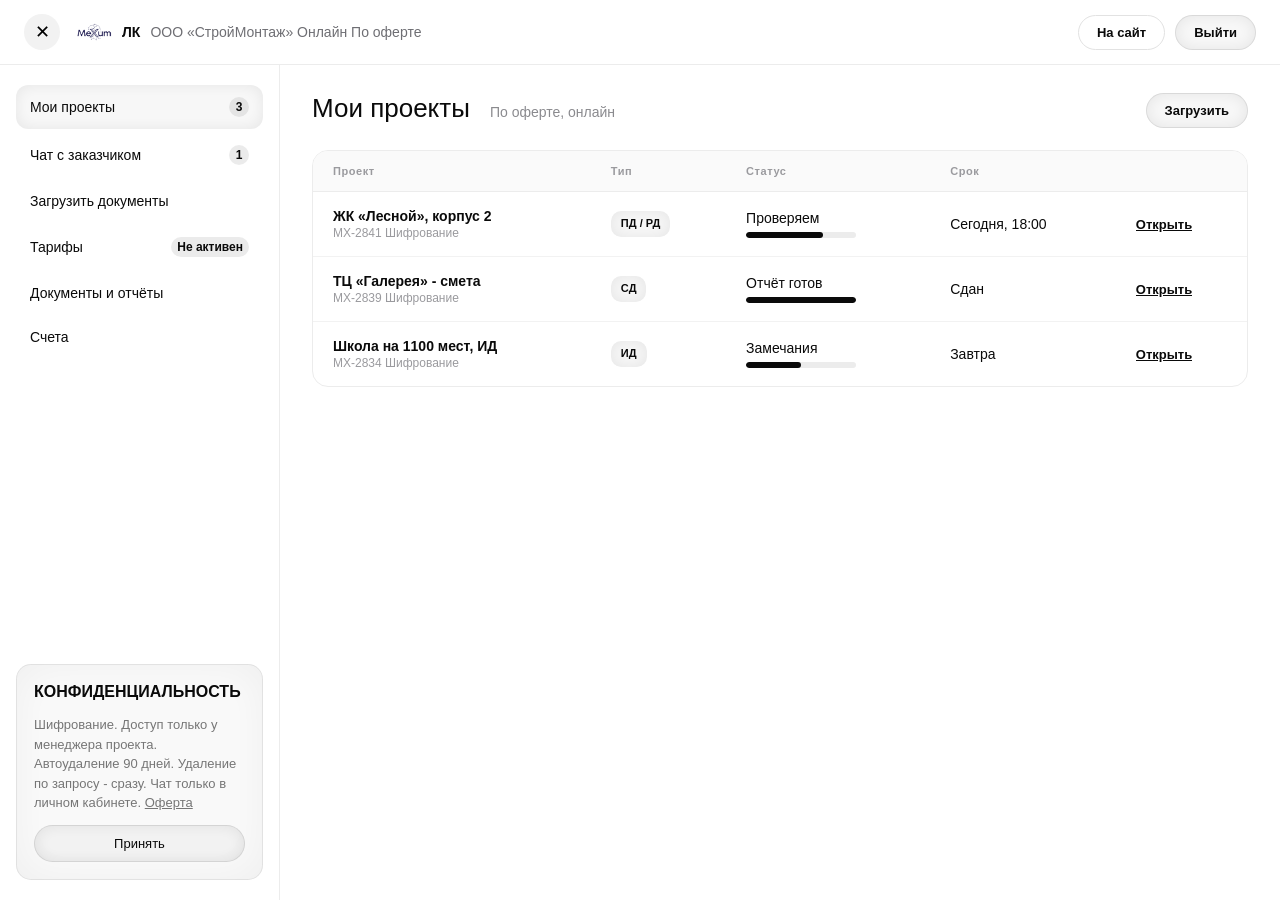
==== commit cd78e495: "Restrict the text-roll hover to plain text links, not pill buttons Per correction: pill/filled butto" ====
--- a/cabinet.html
+++ b/cabinet.html
@@ -156,29 +156,29 @@
     </div>
     <div class="cab-topbar__spacer"></div>
     <div class="cab-topbar__actions">
-      <a class="cab-btn" href="index.html" data-button-hover>На сайт</a>
-      <a class="cab-btn cab-btn--solid" href="index.html" data-button-hover>Выйти</a>
+      <a class="cab-btn" href="index.html">На сайт</a>
+      <a class="cab-btn cab-btn--solid" href="index.html">Выйти</a>
     </div>
   </header>
 
   <div class="cab-body">
     <nav class="cab-sidebar">
-      <button type="button" class="cab-nav-item is-active" data-view="projects" data-button-hover>
+      <button type="button" class="cab-nav-item is-active" data-view="projects">
         <span>Мои проекты</span><span class="cab-nav-item__badge" data-badge="projects-count">3</span>
       </button>
-      <button type="button" class="cab-nav-item" data-view="chat" data-button-hover>
+      <button type="button" class="cab-nav-item" data-view="chat">
         <span>Чат с заказчиком</span><span class="cab-nav-item__badge" data-badge="chat-unread">3</span>
       </button>
-      <button type="button" class="cab-nav-item" data-view="upload" data-button-hover>
+      <button type="button" class="cab-nav-item" data-view="upload">
         <span>Загрузить документы</span>
       </button>
-      <button type="button" class="cab-nav-item" data-view="tariffs" data-button-hover>
+      <button type="button" class="cab-nav-item" data-view="tariffs">
         <span>Тарифы</span><span class="cab-nav-item__badge" data-tariff-nav-badge>Не активен</span>
       </button>
-      <button type="button" class="cab-nav-item" data-view="docs" data-button-hover>
+      <button type="button" class="cab-nav-item" data-view="docs">
         <span>Документы и отчёты</span>
       </button>
-      <button type="button" class="cab-nav-item" data-view="invoices" data-button-hover>
+      <button type="button" class="cab-nav-item" data-view="invoices">
         <span>Счета</span>
       </button>
       <div class="cab-sidebar__spacer"></div>
@@ -204,7 +204,7 @@
             <span class="cab-view__head-sep"> </span>
             <span class="cab-view__head-sub">По оферте, онлайн</span>
           </div>
-          <button type="button" class="cab-btn cab-btn--solid" data-cab-upload-trigger data-button-hover>Загрузить</button>
+          <button type="button" class="cab-btn cab-btn--solid" data-cab-upload-trigger>Загрузить</button>
         </div>
 
         <div class="cab-table-card">
@@ -218,21 +218,21 @@
                 <td><span class="cab-type-badge">ПД / РД</span></td>
                 <td>Проверяем<div class="cab-progress"><div class="cab-progress__fill" style="width:70%"></div></div></td>
                 <td>Сегодня, 18:00</td>
-                <td><a class="cab-open-link" href="#" data-cab-open>Открыть</a></td>
+                <td><a class="cab-open-link" data-button-hover href="#" data-cab-open>Открыть</a></td>
               </tr>
               <tr>
                 <td><div class="cab-project-name">ТЦ «Галерея» - смета</div><div class="cab-project-meta">MX-2839 Шифрование</div></td>
                 <td><span class="cab-type-badge">СД</span></td>
                 <td>Отчёт готов<div class="cab-progress"><div class="cab-progress__fill" style="width:100%"></div></div></td>
                 <td>Сдан</td>
-                <td><a class="cab-open-link" href="#" data-cab-open>Открыть</a></td>
+                <td><a class="cab-open-link" data-button-hover href="#" data-cab-open>Открыть</a></td>
               </tr>
               <tr>
                 <td><div class="cab-project-name">Школа на 1100 мест, ИД</div><div class="cab-project-meta">MX-2834 Шифрование</div></td>
                 <td><span class="cab-type-badge">ИД</span></td>
                 <td>Замечания<div class="cab-progress"><div class="cab-progress__fill" style="width:50%"></div></div></td>
                 <td>Завтра</td>
-                <td><a class="cab-open-link" href="#" data-cab-open>Открыть</a></td>
+                <td><a class="cab-open-link" data-button-hover href="#" data-cab-open>Открыть</a></td>
               </tr>
             </tbody>
           </table>
@@ -321,7 +321,7 @@
           <h2>загрузите файлы здесь</h2>
           <p>Принимаем: PDF, DWG, DXF, DWT, DWF, PLN, PLA, RVT, RFA, RTE, IFC, NWC, SKP, 3DM, DOCX, XLSX, ZIP - а также BIM, GSM, LCF</p>
           <input type="file" id="cabUploadInput" multiple style="display:none">
-          <button type="button" class="cab-btn cab-btn--solid" data-cab-upload-trigger data-button-hover>Выбрать файлы</button>
+          <button type="button" class="cab-btn cab-btn--solid" data-cab-upload-trigger>Выбрать файлы</button>
           <div data-cab-upload-status style="font-size:13px;color:#6e6e73;"></div>
         </div>
       </section>
@@ -490,15 +490,15 @@
         <div class="cab-simple-list">
           <div class="cab-simple-row">
             <div><div class="cab-project-name">Протокол замечаний - ЖК «Лесной», корп. 2</div><div class="cab-simple-row__meta">PDF 2.4 МБ 11:43</div></div>
-            <a class="cab-open-link" href="#">Скачать</a>
+            <a class="cab-open-link" data-button-hover href="#">Скачать</a>
           </div>
           <div class="cab-simple-row">
             <div><div class="cab-project-name">Отчёт по смете - ТЦ «Галерея»</div><div class="cab-simple-row__meta">PDF 1.1 МБ Сдан</div></div>
-            <a class="cab-open-link" href="#">Скачать</a>
+            <a class="cab-open-link" data-button-hover href="#">Скачать</a>
           </div>
           <div class="cab-simple-row">
             <div><div class="cab-project-name">Ведомость исправлений - Школа 1100 мест</div><div class="cab-simple-row__meta">XLSX 640 КБ Завтра</div></div>
-            <a class="cab-open-link" href="#">Скачать</a>
+            <a class="cab-open-link" data-button-hover href="#">Скачать</a>
           </div>
         </div>
       </section>
@@ -511,11 +511,11 @@
         <div class="cab-simple-list">
           <div class="cab-simple-row">
             <div><div class="cab-project-name">Счёт № 2841 - ЖК «Лесной», корп. 2</div><div class="cab-simple-row__meta">10 000 ₽ Ожидает оплаты</div></div>
-            <a class="cab-open-link" href="#">Оплатить</a>
+            <a class="cab-open-link" data-button-hover href="#">Оплатить</a>
           </div>
           <div class="cab-simple-row">
             <div><div class="cab-project-name">Счёт № 2839 - ТЦ «Галерея»</div><div class="cab-simple-row__meta">10 000 ₽ Оплачен</div></div>
-            <a class="cab-open-link" href="#">Квитанция</a>
+            <a class="cab-open-link" data-button-hover href="#">Квитанция</a>
           </div>
         </div>
       </section>
--- a/css/button-hover.css
+++ b/css/button-hover.css
@@ -5,11 +5,21 @@
   position: relative;
   overflow: hidden;
   vertical-align: middle;
+  line-height: 1;
+  text-decoration: inherit;
+}
+.btn-hover-original,
+.btn-hover-clone {
+  display: block;
+  white-space: nowrap;
+  line-height: 1;
+  color: inherit;
+  text-decoration: inherit;
+  font: inherit;
 }
 .btn-hover-clone {
   position: absolute;
   left: 0;
   top: 0;
   width: 100%;
-  white-space: nowrap;
 }
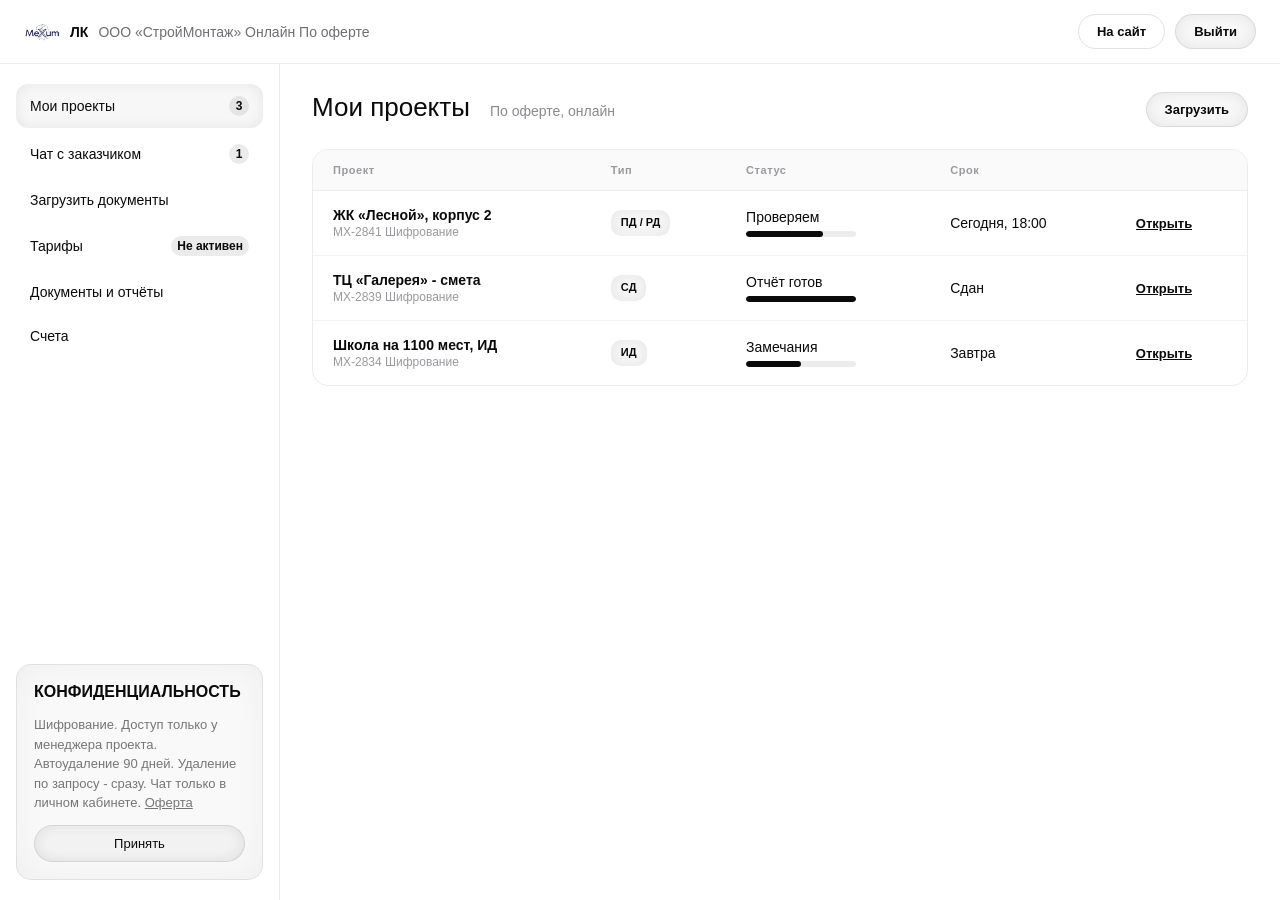
==== commit 326b8773: "Фикс невидимой карточки на загрузке (reveal-анимация) + принудительный фикс чёрных кнопок на Safari " ====
--- a/cabinet.html
+++ b/cabinet.html
@@ -148,7 +148,9 @@
   </div>
 
   <header class="cab-topbar">
-    <button type="button" class="cab-topbar__close" aria-label="Закрыть" onclick="location.href='index.html'">✕</button>
+    <button type="button" class="cab-sidebar-toggle" data-cab-sidebar-toggle aria-label="Открыть меню" aria-expanded="false">
+      <span class="cab-sidebar-toggle__bars"><span></span><span></span><span></span></span>
+    </button>
     <div class="cab-topbar__brand">
       <img class="cab-topbar__logo" src="images/mexum-logo-navy.png" alt="MeXum">
       <span class="cab-topbar__tag">ЛК</span>
@@ -160,6 +162,8 @@
       <a class="cab-btn cab-btn--solid" href="index.html">Выйти</a>
     </div>
   </header>
+
+  <div class="cab-sidebar-backdrop" data-cab-sidebar-backdrop hidden></div>
 
   <div class="cab-body">
     <nav class="cab-sidebar">
@@ -526,5 +530,6 @@
 <script src="https://cdnjs.cloudflare.com/ajax/libs/gsap/3.12.5/gsap.min.js"></script>
 <script src="js/cabinet.js"></script>
 <script src="js/button-hover.js"></script>
+<script src="js/glass-button-fix.js"></script>
 </body>
 </html>
--- a/css/pricing.css
+++ b/css/pricing.css
@@ -52,10 +52,14 @@
   letter-spacing: 0.03em;
   white-space: nowrap;
 }
+/* No backdrop-filter — nested inside .pricing-card, which already has
+   its own. A second backdrop-filter nested in the first is a known
+   WebKit/Safari bug: the inner element renders solid black on real
+   iOS devices instead of blurred glass. */
 .pricing-tag--solid {
   background: var(--glass-fill);
-  backdrop-filter: blur(10px);
-  -webkit-backdrop-filter: blur(10px);
+  backdrop-filter: none;
+  -webkit-backdrop-filter: none;
   box-shadow: var(--glass-shadow-sm);
   color: var(--glass-text);
 }
@@ -122,6 +126,8 @@
   color: #8a8a8e;
   margin: 6px 0 0;
 }
+/* Same nested-backdrop-filter fix as .pricing-tag--solid above — this
+   button sits inside .pricing-card too. */
 .pricing-card__cta {
   display: inline-flex;
   align-items: center;
@@ -131,8 +137,8 @@
   border-radius: 999px;
   border: 1px solid var(--glass-border);
   background: var(--glass-fill);
-  backdrop-filter: blur(10px);
-  -webkit-backdrop-filter: blur(10px);
+  backdrop-filter: none;
+  -webkit-backdrop-filter: none;
   box-shadow: var(--glass-shadow);
   color: var(--glass-text);
   font-size: 14px;
--- a/css/cabinet.css
+++ b/css/cabinet.css
@@ -275,6 +275,33 @@
   text-decoration: underline;
 }
 
+/* On phones the 5-column table doesn't fit — turn each row into a
+   stacked card instead of a horizontally-scrolling/cramped table. */
+@media (max-width: 680px) {
+  .cab-table thead { display: none; }
+  .cab-table,
+  .cab-table tbody,
+  .cab-table tr,
+  .cab-table tbody td {
+    display: block;
+    width: 100%;
+  }
+  .cab-table tbody tr {
+    padding: 16px 20px;
+    border-bottom: 1px solid #f2f2f2;
+  }
+  .cab-table tbody tr:last-child { border-bottom: none; }
+  .cab-table tbody td {
+    padding: 0;
+    border-bottom: none;
+  }
+  .cab-table tbody td:not(:first-child) {
+    margin-top: 10px;
+  }
+  .cab-progress { width: 100%; }
+  .cab-open-link { display: inline-block; }
+}
+
 /* ---- Chat ---- */
 .cab-chat {
   display: flex;
@@ -491,8 +518,65 @@
 .cab-simple-row:last-child { border-bottom: none; }
 .cab-simple-row__meta { color: #9a9a9e; font-size: 12px; margin-top: 2px; }
 
+/* ===== Mobile sidebar toggle (hamburger) ===== */
+.cab-sidebar-toggle {
+  display: none;
+  align-items: center;
+  justify-content: center;
+  width: 36px;
+  height: 36px;
+  border-radius: 50%;
+  border: 1px solid #e2e2e2;
+  background: #fff;
+  cursor: pointer;
+  flex-shrink: 0;
+  padding: 0;
+}
+.cab-sidebar-toggle__bars { position: relative; width: 16px; height: 11px; }
+.cab-sidebar-toggle__bars span {
+  position: absolute;
+  left: 0;
+  width: 100%;
+  height: 2px;
+  border-radius: 2px;
+  background: #0a0a0a;
+  transition: transform 0.2s ease, opacity 0.2s ease, top 0.2s ease;
+}
+.cab-sidebar-toggle__bars span:nth-child(1) { top: 0; }
+.cab-sidebar-toggle__bars span:nth-child(2) { top: 4.5px; }
+.cab-sidebar-toggle__bars span:nth-child(3) { top: 9px; }
+.cab-sidebar-toggle.is-open .cab-sidebar-toggle__bars span:nth-child(1) { top: 4.5px; transform: rotate(45deg); }
+.cab-sidebar-toggle.is-open .cab-sidebar-toggle__bars span:nth-child(2) { opacity: 0; }
+.cab-sidebar-toggle.is-open .cab-sidebar-toggle__bars span:nth-child(3) { top: 4.5px; transform: rotate(-45deg); }
+
+.cab-sidebar-backdrop {
+  display: none;
+  position: fixed;
+  inset: 0;
+  background: rgba(10, 10, 10, 0.4);
+  z-index: 150;
+}
+.cab-sidebar-backdrop.is-open { display: block; }
+.cab-sidebar-backdrop[hidden] { display: none !important; }
+
 @media (max-width: 900px) {
-  .cab-sidebar { display: none; }
+  .cab-sidebar-toggle { display: inline-flex; }
+  .cab-sidebar {
+    position: fixed;
+    top: 0;
+    left: 0;
+    bottom: 0;
+    width: 280px;
+    max-width: 82vw;
+    z-index: 160;
+    transform: translateX(-100%);
+    transition: transform 0.25s ease;
+    box-shadow: 8px 0 32px rgba(10, 10, 10, 0.16);
+    /* Solid, near-opaque fill — as a fixed overlay it had no background
+       of its own, so page content underneath showed straight through. */
+    background: #fbfbfc;
+  }
+  .cab-sidebar.is-open { transform: translateX(0); }
   .cab-chat { flex-direction: column; height: auto; }
   .cab-chat__list { width: 100%; border-right: none; border-bottom: 1px solid #ececec; }
 }
@@ -502,8 +586,10 @@
   position: fixed;
   inset: 0;
   background: rgba(10, 10, 10, 0.5);
-  backdrop-filter: blur(4px);
-  -webkit-backdrop-filter: blur(4px);
+  /* No backdrop-filter here — this overlay contains .pricing-card
+     (.cab-modal__grid .pricing-card), which has its own backdrop-filter.
+     Nesting a second one on the overlay risks the same WebKit/Safari
+     black-render bug fixed for the card's tag/CTA above. */
   display: flex;
   align-items: center;
   justify-content: center;
@@ -663,6 +749,23 @@
 }
 .fade-out-cookies { opacity: 0; pointer-events: none; }
 .cookies-popup[hidden] { display: none !important; }
+/* On phones js/cabinet.js moves the banner out of the off-canvas
+   sidebar (where it was only visible if the user happened to open the
+   menu) to <body>, and this makes it float bottom-center instead —
+   its original dialedweb.com presentation, per the comment above. */
+.cookies-popup--floating {
+  position: fixed !important;
+  bottom: 20px;
+  left: 50%;
+  transform: translateX(-50%);
+  width: calc(100% - 32px);
+  max-width: 380px;
+  z-index: 250;
+  box-shadow:
+    rgba(0, 0, 0, 0.075) 0px 0px 0px 1px inset,
+    rgba(0, 0, 0, 0.05) 0px 0px 45px inset,
+    0 20px 48px rgba(10, 10, 10, 0.16);
+}
 .cookies-underlined { text-decoration: underline; cursor: pointer; }
 /* Инверсия под светлый фон (у dialedweb — белый текст на тёмном): те же
    классы/структура/эффекты, только rgb(255,255,255,..) -> rgb(0,0,0,..). */
